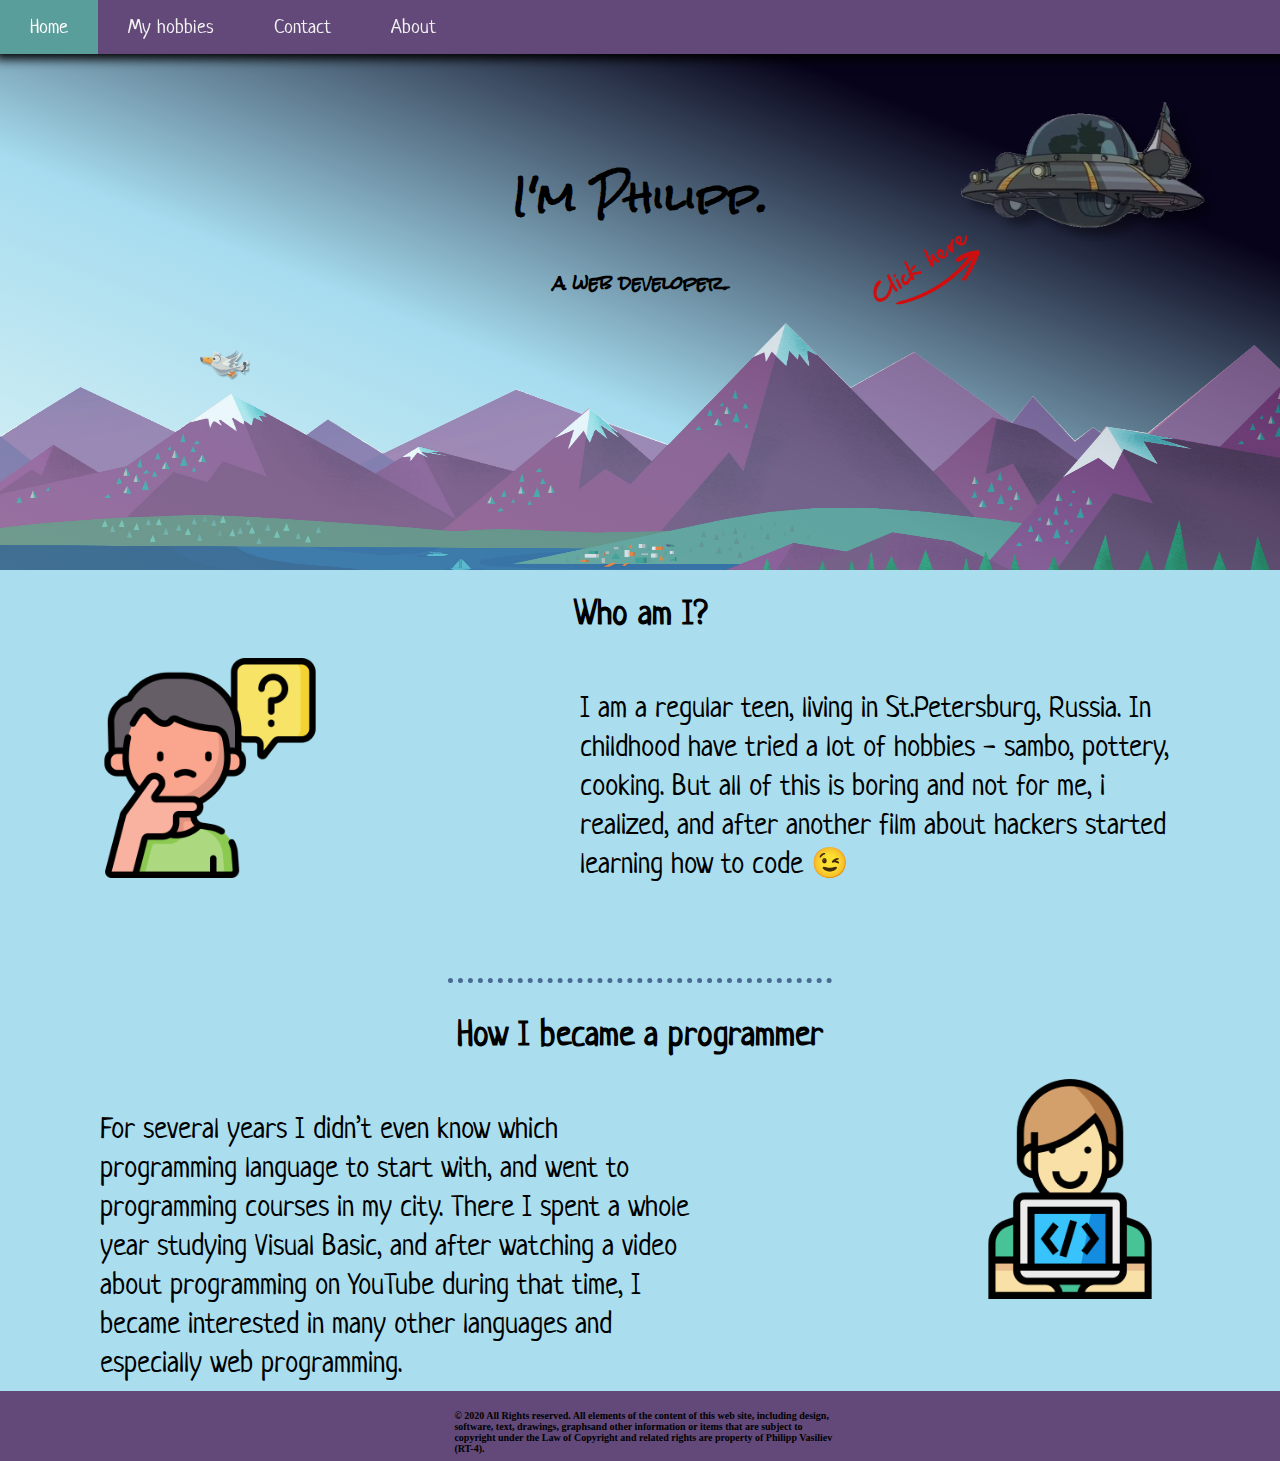
==== index.html @ 8ccdc414 "Add files via upload" ====
<!DOCTYPE html>
<html lang="en">

<head>
    <meta charset="UTF-8">
    <meta name="viewport" content="width=device-width, initial-scale=1">
    <meta name="keywords" content="rt-4, Vasiliev Philipp RT-4, Vasiliev Philipp RT-four, RT-four, rt-four, RT-four site, Филипп Васильев ЕНЛ, Филипп RT-4, Филипп, Васильев, артифо, арти фо">
    <title>Philipp Vasiliev RT-4</title>
    <link rel="stylesheet" href="css/styles.css">
    <link rel="icon" href="favicon.ico">
    <link href="https://fonts.googleapis.com/css2?family=Neucha&family=Pangolin&family=Rock+Salt&display=swap" rel="stylesheet">
</head>

<body>
    <div class="topnav shadow">
        <a class="active" href="">Home</a>
        <a href="hobbies.html">My hobbies</a>
        <a href="">Contact</a>
        <a href="about.html">About</a>
    </div>
    <div class="t-cont">
        <img id="bird" class="transparent" src="images/bird.png" alt="bird">
        <img id="arrow" src="images/arrow.png" alt="">
        <a target="_blank" href="https://vk.com/id267849430"><img id="UFO" class="transparent" src="images/UFO.png" alt="UFO"></a>
        <div id="improg">
            <h1 id="bighadder" class="name">I'm Philipp.</h1>
            <h3 class="name">a web developer.</h3>
        </div>
        <img id="mount" class="transparent" src="images/mount.png" alt="mountain">
    </div>
    <div class="m-cont">
        <div id="p1" class="paragraph">
            <h1 class="theme">Who am I?</h1>
            <img id="question" src="images/question.png" alt="question">
            <p id="par1">I am a regular teen, living in St.Petersburg, Russia. In childhood have tried a lot of hobbies - sambo, pottery, cooking. But all of this is boring and not for me, i realized, and after another film about hackers started learning how to code &#128521;</p>
        </div>
        <hr>
        <div id="p2" class="paragraph">
            <h1 class="theme">How I became a programmer</h1>
            <img id="programmer" src="images/programmer.png" alt="programmer">
            <p id="par2">For several years I didn’t even know which programming language to start with, and went to programming courses in my city. There I spent a whole year studying Visual Basic, and after watching a video about programming on YouTube during that time, I became interested in many other languages and especially web programming.</p>
        </div>
    </div>
    <div class="b-cont">
        <h3 id="cont"> © 2020 All Rights reserved. All elements of the content of this web site, including design, software, text, drawings, graphsand other information or items that are subject to copyright under the Law of Copyright and related rights are property of Philipp Vasiliev (RT-4).</h3>
    </div>
</body>

</html>
---- css/styles.css ----
/*Content*/

/* font-family: 'Neucha', cursive;
font-family: 'Pangolin', cursive;
font-family: 'Rock Salt', cursive; */

/*MAIN*/
body
{
    font-family: 'Neucha', cursive;

    width: 100%;
    height: 100%;
    margin: 0 0 0 0;
    /*background-color: #aadeef;*/

    background-color: #aadeef;
}

hr
{
    display: block;

    width: 30%;
    margin-top: .5em;
    margin-right: auto;
    margin-bottom: .5em;
    margin-left: auto;

    border-width: 5px;
    border-style: dotted none none;
    border-color: #496a93;
}

/*MENU*/

.topnav
{
    position: fixed;
    z-index: 9999;
    top: 0;

    overflow: hidden;

    width: 100%;

    background-color: #624979;
}

.topnav a
{
    font-size: 20px;

    float: left;

    padding: 14px 30px;

    text-align: center;
    text-decoration: none;

    color: #f2f2f2;
}

.topnav a:hover
{
    color: black;
    background-color: #8f64a0;
}

.topnav a.active
{
    color: white;
    background-color: #599e9b;
}

/*TOP*/

.name
{
    font-family: 'Rock Salt', cursive;
    font-size: 18px;
    /*    display: block;
    margin-top: 0;
    margin-right: auto;
    margin-left: auto;*/

    text-align: center;
}

.t-cont
{
    position: relative;

    width: 100%;
    height: 520px;
    margin-top: 50px;

    background-image: linear-gradient(to bottom left, #07031a 20%, #a6dcef, #ddf3f5);
}

#improg
{
    margin-top: 0;
    padding: 100px 0 0 0;
}

#bighadder
{
    font-size: 39px;

    margin-top: 0;
    margin-bottom: 0;
}

/*MIDDLE*/

.m-cont
{
    position: relative;

    width: 100%;
    height: auto;
    margin-top: 0;

    background-color: #aadeef;
}


.theme
{
    font-size: 35px;

    display: block;
    /*
    margin-top: 30px;*/

    margin-top: 0;
    margin-right: auto;
    margin-left: auto;
    padding-top: 20px;

    text-align: center;
}



#par1
{
    position: absolute;
    /* margin: 30px 200px auto auto;*/
    right: 100px;

    display: inline-block;

    width: 600px;
    height: auto;
}

#par2
{
    position: absolute;
    /* margin: 30px 200px auto auto;*/
    left: 100px;

    display: inline-block;

    width: 600px;
    height: auto;
}


.paragraph
{
    /* position: absolute;*/
    font-family: 'Neucha', cursive;
    font-size: 30px;

    display: block;

    width: 100%;
    height: 400px;
}

#about {
    font-size: 29px;

    margin-top: 80px;
     font-family: 'Neucha', cursive;


    display: block;
/*    text-align: center;*/

    width: 100%;
   

}

#whydev {

    margin-bottom: 30%;
    margin-left:80%;
}


/*BOTTOM*/
.b-cont
{
    display: flex;
    /* position: absolute;*/

    width: 100%;
    height: 70px;

    background-color: #624979;

    align-items: center;
    align-content: center;
    justify-content: center;
    /*   bottom: 0px;*/
}

#cont
{
    font-family: 'Times New Roman', Times, serif;
    font-size: 10px;

    width: 30%;
    margin: 1% 0 0 1%;
    /*position: absolute;
 right: 20px;*/
}
/*IMAGES*/

.transparent
{
    opacity: .7;

    filter: alpha(Opacity=70);
}



#mount
{
    display: inline-block;

    width: 100%;
    height: 250px;
    margin-bottom: 0;
    padding-bottom: 0;
}

#UFO
{
    position: absolute;
    top: 10%;
    right: 5%;

    display: inline-block;

    width: 20%;
    /*
    width: 260px;
    height: 169px;*/
    height: 27%;
}

#UFO:hover
{
    position: absolute;
    top: 10%;
    right: 5%;

    display: inline-block;

    width: 22%;
    height: 29%;
}

#bird
{
    position: absolute;
    top: 300px;
    left: 200px;
    /*  top: 45%;
    left: 7%;
*/

    display: inline-block;

    width: 50px;
    height: 30px;
}


#question
{
    position: absolute;
    /*margin: auto 120px 20px auto;*/
    left: 100px;

    display: inline-block;

    width: auto;
    /*float: left;*/
    height: 220px;
}

#programmer
{
    position: absolute;
    /*margin: auto 120px 20px auto;*/
    right: 100px;

    display: inline-block;

    width: auto;
    /*float: left;*/
    height: 220px;
}
/*
#imgh1
{
    z-index: 2;
    right: 30%;
    bottom: 15%;

    transform: rotate(15deg);
}

#imgh1:hover
{
    z-index: 999;
    right: 30%;
    bottom: 15%;

    height: 30%;

    transform: rotate(15deg);
}

#imgh2
{
    z-index: 1;
    right: 65%;
    bottom: 3%;

    transform: rotate(-10deg);
}

#imgh2:hover
{
    z-index: 999;
    right: 65%;
    bottom: 3%;

    height: 30%;

    transform: rotate(-10deg);
}

#imgh3
{
    z-index: 3;
    top: 95%;
    right: 48%;

    transform: rotate(12deg);
}

#imgh3:hover
{
    z-index: 999;
    top: 95%;
    right: 48%;

    height: 30%;

    transform: rotate(12deg);
}
*/

#imgh1
{
    z-index: 2;
    /*right: 20%;
        bottom: 60%;*/

    margin: 20% 30% auto 20%;

    transform: rotate(15deg);
}

#imgh1:hover
{
    z-index: 999;
    /*  right: 20%;
        bottom: 60%;*/

    height: 30%;
    margin: 20% 30% auto 20%;

    transform: rotate(15deg);
}

#imgh2
{
    z-index: 1;
    /*  right: 65%;
        bottom: 70%;*/

    margin: 40% 30% auto 10%;

    transform: rotate(-10deg);
}

#imgh2:hover
{
    z-index: 999;

    height: 30%;
    /*right: 65%;
        bottom: 70%;*/
    margin: 40% 30% auto 10%;

    transform: rotate(-10deg);
}

#imgh3
{
    z-index: 3;
    /* top: 25%;
        right: 48%;*/

    margin: 30% 30% auto 40%;

    transform: rotate(12deg);
}

#imgh3:hover
{
    z-index: 999;
    /* top: 25%;
        right: 48%;*/

    height: 30%;
    margin: 30% 30% auto 40%;

    transform: rotate(12deg);
}

.tableimg
{
    position: absolute;

    width: auto;
    height: 25%;

    border: 20px solid red;
    border-image: url('../images/border2.png') 50;
    /*border-image: url(../cv/images/frame-islamic-png-3.png) 50;*/
}

#back
{
    z-index: 0;

    width: 98%;
}

#arrow
{
    position: absolute;
    top: 35%;
    right: 21%;

    height: 15%;

    transform: rotate(-35deg);
}

.shadow
{
    box-shadow: 0 0 10px 5px #000;
}

/* HOBBIES*/

#board
{
    display: inline-block;
    /* You must set a specified height */

    width: 100%;
    height: auto;
    /*  margin: 2% auto auto 2%;*/

    background-color: #aadeef;
    /*  background-image: url('../images/board.png');

    background-repeat: no-repeat;
    
    background-position: center;
    
    background-size: cover;
 */
}

#clickhere
{
    font-size: 29px;

    margin-top: 80px;
}



/*
_____________________________________________________________________

                            MEDIA
_____________________________________________________________________*/


@media(max-width: 1200px)
{
    /*Content*/

    /* font-family: 'Neucha', cursive;
font-family: 'Pangolin', cursive;
font-family: 'Rock Salt', cursive; */

    /*MAIN*/
    body
    {
        font-family: 'Neucha', cursive;

        width: 100%;
        height: 100%;
        margin: 0 0 0 0;
        /*background-color: #aadeef;*/

        background-color: #aadeef;
    }

    hr
    {
        display: block;

        width: 30%;
        margin-top: 5px;
        margin-right: auto;
        margin-bottom: 5px;
        margin-left: auto;

        border-width: 5px;
        border-style: dotted none none;
        border-color: #496a93;
    }

    /*MENU*/

    .topnav
    {
        position: fixed;
        z-index: 9999;
        top: 0;

        overflow: hidden;

        width: 100%;

        background-color: #624979;
    }

    .topnav a
    {
        font-size: 80%;

        float: left;

        padding: 3% 6%;

        text-align: center;
        text-decoration: none;

        color: #f2f2f2;
    }

    .topnav a:hover
    {
        color: black;
        background-color: #8f64a0;
    }

    .topnav a.active
    {
        color: white;
        background-color: #599e9b;
    }

    /*TOP*/

    .name
    {
        font-family: 'Rock Salt', cursive;
        font-size: 18px;
        /*    display: block;
    margin-top: 0;
    margin-right: auto;
    margin-left: auto;*/

        text-align: center;
    }

    .t-cont
    {
        width: 100%;
        height: 20%;
        margin-top: 30px;

        background-image: linear-gradient(to bottom left, #07031a 20%, #a6dcef, #ddf3f5);
    }

    #improg
    {
        margin-top: 0;
        /*  padding: 100px 0 0 0;*/
    }

    #bighadder
    {
        font-size: 20px;

        margin-top: 0;
        margin-bottom: 0;
    }

    /*MIDDLE*/

    .m-cont
    {
        width: 100%;
        height: auto;
        margin-top: 0;

        background-color: #aadeef;
    }


    .theme
    {
        font-size: 15px;

        display: block;
        /*
    margin-top: 30px;*/

        margin-top: 0;
        margin-right: auto;
        margin-left: auto;
        padding-top: 5px;

        text-align: center;
    }



    #par1
    {
        position: absolute;
        /* margin: 30px 200px auto auto;*/
        right: 40px;

        display: inline-block;

        width: 40%;
        height: auto;
    }

    #par2
    {
        position: absolute;
        /* margin: 30px 200px auto auto;*/
        left: 40px;

        display: inline-block;

        width: 40%;
        height: auto;
    }


    .paragraph
    {
        /* position: absolute;*/
        font-family: 'Neucha', cursive;
        font-size: 15px;

        display: block;

        width: 100%;
        height: 260px;
    }

    /*BOTTOM*/
    .b-cont
    {
        display: inline-block;
        /* position: absolute;
         bottom: 0;*/

        width: 100%;
        height: 50px;
        margin-top: 10%;
        /*   bottom: 0px;*/
        margin-bottom: 0;

        text-align: center;

        background-color: #624979;

        align-items: center;
        align-content: center;
        justify-content: center;
    }

    #cont
    {
        font-family: 'Times New Roman', Times, serif;
        font-size: 3%;

        width: 40%;
        margin: 10px 30% auto 30%;
        /*position: absolute;
 right: 20px;*/
    }
    /*IMAGES*/

    .transparent
    {
        opacity: .7;

        filter: alpha(Opacity=70);
    }



    #mount
    {
        display: inline-block;

        width: 100%;
        height: 20%;
        margin-bottom: 0;
        padding-bottom: 0;
    }

    #UFO
    {
        position: absolute;
        top: 10%;
        right: 5%;

        display: inline-block;

        width: 20%;
        /*
    width: 260px;
    height: 169px;*/
        height: 27%;
    }

    #UFO:hover
    {
        position: absolute;
        top: 10%;
        right: 5%;

        display: inline-block;

        width: 22%;
        height: 29%;
    }

    #bird
    {
        position: absolute;
        top: 40%;
        left: 10%;
        /*  top: 45%;
    left: 7%;
*/

        display: inline-block;

        width: 4%;
        height: auto;
    }


    #question
    {
        position: absolute;
        /*margin: auto 120px 20px auto;*/
        left: 20px;

        display: inline-block;

        width: auto;
        /*float: left;*/
        height: 27%;
    }

    #programmer
    {
        position: absolute;
        /*margin: auto 120px 20px auto;*/
        right: 20px;

        display: inline-block;

        width: auto;
        /*float: left;*/
        height: 27%;
    }

    #imgh1
    {
        z-index: 2;
        /*right: 20%;
        bottom: 60%;*/

        margin: 20% 30% auto 20%;

        transform: rotate(15deg);
    }

    #imgh1:hover
    {
        z-index: 999;
        /* right: 20%;
        bottom: 60%;*/

        height: 12%;
        margin: 20% 30% auto 20%;

        transform: rotate(15deg);
    }

    #imgh2
    {
        z-index: 1;
        /*  right: 65%;
        bottom: 70%;*/

        margin: 40% 30% auto 10%;

        transform: rotate(-10deg);
    }

    #imgh2:hover
    {
        z-index: 999;
        /*   right: 65%;
        bottom: 70%;*/

        height: 12%;
        margin: 40% 30% auto 10%;

        transform: rotate(-10deg);
    }

    #imgh3
    {
        z-index: 3;
        /* top: 25%;
        right: 48%;*/

        margin: 30% 30% auto 40%;

        transform: rotate(12deg);
    }

    #imgh3:hover
    {
        z-index: 999;
        /*   top: 25%;
        right: 48%;*/

        height: 12%;
        margin: 30% 30% auto 40%;

        transform: rotate(12deg);
    }

    .tableimg
    {
        /*position: absolute;*/
        display: block;

        width: auto;
        height: 9%;

        border: 5px solid red;
        border-image: url('../images/border2.png') 10;
        /*border-image: url(../cv/images/frame-islamic-png-3.png) 50;*/
    }

    #back
    {
        z-index: 0;

        width: 98%;
    }

    #arrow
    {
        position: absolute;
        top: 35%;
        right: 21%;

        height: 15%;

        transform: rotate(-35deg);
    }

    .shadow
    {
        box-shadow: 0 0 10px 5px #000;
    }

    /* HOBBIES*/

    #board
    {
        display: inline-block;
        /* You must set a specified height */

        width: 100%;
        height: auto;
        /*  margin: 2% auto auto 2%;*/

        background-color: #aadeef;
        /*  background-image: url('../images/board.png');

    background-repeat: no-repeat;
    
    background-position: center;
    
    background-size: cover;
 */
    }

    #clickhere
    {
        font-size: 15px;

        margin-top: 15%;
    }
}
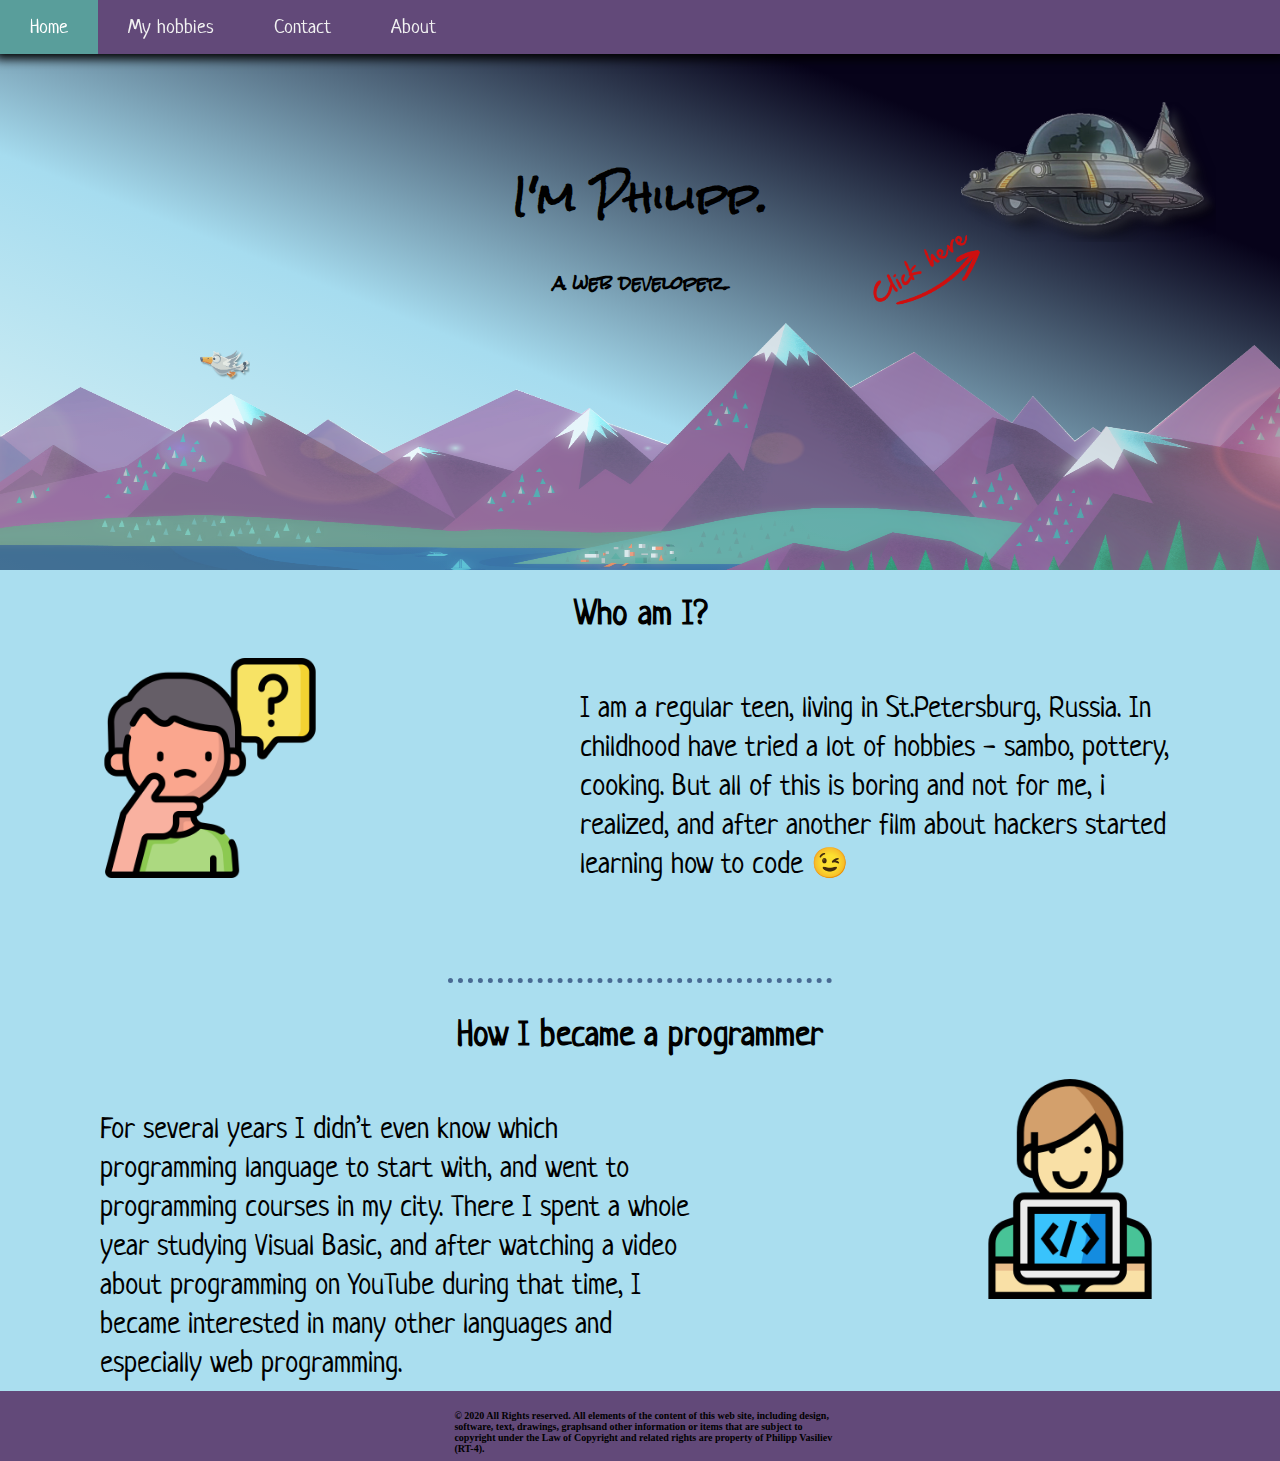
==== commit 76bb10cf: "Add files via upload" ====
--- a/index.html
+++ b/index.html
@@ -9,13 +9,14 @@
     <link rel="stylesheet" href="css/styles.css">
     <link rel="icon" href="favicon.ico">
     <link href="https://fonts.googleapis.com/css2?family=Neucha&family=Pangolin&family=Rock+Salt&display=swap" rel="stylesheet">
+<!--     <link rel="stylesheet" href="https://stackpath.bootstrapcdn.com/bootstrap/4.5.0/css/bootstrap.min.css" integrity="sha384-9aIt2nRpC12Uk9gS9baDl411NQApFmC26EwAOH8WgZl5MYYxFfc+NcPb1dKGj7Sk" crossorigin="anonymous"> -->
 </head>
 
 <body>
     <div class="topnav shadow">
         <a class="active" href="">Home</a>
         <a href="hobbies.html">My hobbies</a>
-        <a href="">Contact</a>
+        <a href="contact.html">Contact</a>
         <a href="about.html">About</a>
     </div>
     <div class="t-cont">
--- a/css/styles.css
+++ b/css/styles.css
@@ -181,25 +181,22 @@
     height: 400px;
 }
 
-#about {
+#about
+{
+    font-family: 'Neucha', cursive;
     font-size: 29px;
 
+    display: block;
+    /*    text-align: center;*/
+
+    width: 100%;
     margin-top: 80px;
-     font-family: 'Neucha', cursive;
-
-
-    display: block;
-/*    text-align: center;*/
-
-    width: 100%;
-   
-
-}
-
-#whydev {
-
+}
+
+#whydev
+{
     margin-bottom: 30%;
-    margin-left:80%;
+    margin-left: 80%;
 }
 
 
@@ -229,6 +226,32 @@
     margin: 1% 0 0 1%;
     /*position: absolute;
  right: 20px;*/
+}
+
+.myButton {
+    margin-top:10%;
+    box-shadow: 0px 10px 14px -7px #276873;
+    background:linear-gradient(to bottom, #599E9B 5%, #624979 100%);
+    background-color:#599E9B;
+    border-radius:8px;
+    display:inline-block;
+    cursor:pointer;
+    color:#ffffff;
+    font-family:Arial;
+    font-size:20px;
+    font-weight:bold;
+    padding:13px 32px;
+    text-decoration:none;
+    text-shadow:0px 1px 0px #3d768a;
+}
+.myButton:hover {
+    background:linear-gradient(to bottom, #624979 5%, #599E9B 100%);
+    background-color:#408c99;
+
+}
+.myButton:active {
+    position:relative;
+    top:1px;
 }
 /*IMAGES*/
 
@@ -458,7 +481,7 @@
     height: 25%;
 
     border: 20px solid red;
-    border-image: url('../images/border2.png') 50;
+    border-image: url('../images/frame-islamic-png-3.png') 50;
     /*border-image: url(../cv/images/frame-islamic-png-3.png) 50;*/
 }
 
@@ -904,7 +927,7 @@
         height: 9%;
 
         border: 5px solid red;
-        border-image: url('../images/border2.png') 10;
+        border-image: url('../images/frame-islamic-png-3.png') 10;
         /*border-image: url(../cv/images/frame-islamic-png-3.png) 50;*/
     }
 
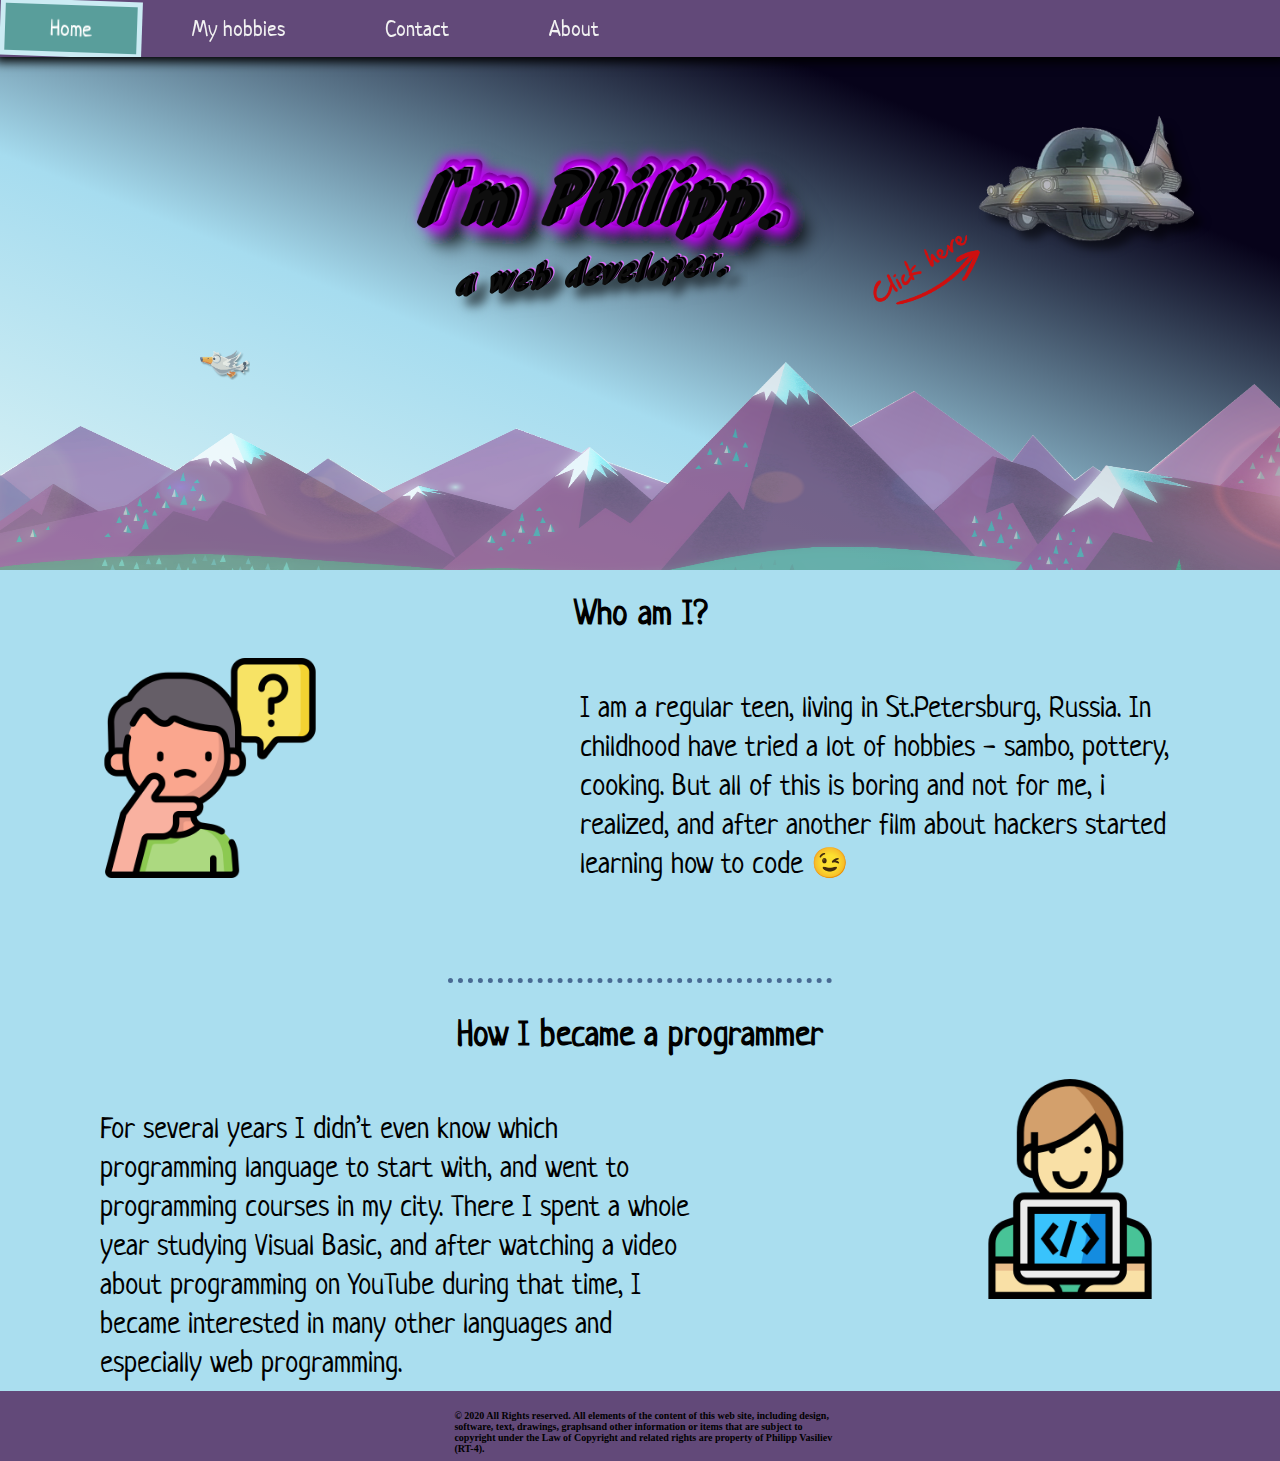
==== commit 983951bc: "Add files via upload" ====
--- a/index.html
+++ b/index.html
@@ -20,13 +20,18 @@
         <a href="about.html">About</a>
     </div>
     <div class="t-cont">
+        <div id="improg">
+             <img id="imgname" src="images/name v7.png" alt="">
+             <img id="imgsecon" src="images/secon v3.png" alt="">
+            <!-- <h1 id="bighadder" class="name">I'm Philipp.</h1> -->
+
+           <!--  <h3 class="name">a web developer.</h3> -->
+        </div>
+       
         <img id="bird" class="transparent" src="images/bird.png" alt="bird">
         <img id="arrow" src="images/arrow.png" alt="">
-        <a target="_blank" href="https://vk.com/id267849430"><img id="UFO" class="transparent" src="images/UFO.png" alt="UFO"></a>
-        <div id="improg">
-            <h1 id="bighadder" class="name">I'm Philipp.</h1>
-            <h3 class="name">a web developer.</h3>
-        </div>
+        <a target="_blank" href="https://vk.com/id267849430"><img id="UFO" class="transparent" src="images/UFO v3.png" alt="UFO"></a>
+        
         <img id="mount" class="transparent" src="images/mount.png" alt="mountain">
     </div>
     <div class="m-cont">
--- a/css/styles.css
+++ b/css/styles.css
@@ -49,11 +49,11 @@
 
 .topnav a
 {
-    font-size: 20px;
+    font-size: 22px;
 
     float: left;
 
-    padding: 14px 30px;
+    padding: 14px 50px;
 
     text-align: center;
     text-decoration: none;
@@ -63,8 +63,14 @@
 
 .topnav a:hover
 {
+    transition-duration: 1s;
+    -webkit-transform: rotateZ(2deg);
+        -ms-transform: rotateZ(2deg);
+            transform: rotateZ(2deg);
+
     color: black;
     background-color: #8f64a0;
+    box-shadow: inset 0 0 0 5px #cbebf3;
 }
 
 .topnav a.active
@@ -79,6 +85,11 @@
 {
     font-family: 'Rock Salt', cursive;
     font-size: 18px;
+
+    display: inline-block;
+
+    margin-top: 10%;
+    margin-left: 40%;
     /*    display: block;
     margin-top: 0;
     margin-right: auto;
@@ -228,30 +239,36 @@
  right: 20px;*/
 }
 
-.myButton {
-    margin-top:10%;
-    box-shadow: 0px 10px 14px -7px #276873;
-    background:linear-gradient(to bottom, #599E9B 5%, #624979 100%);
-    background-color:#599E9B;
-    border-radius:8px;
-    display:inline-block;
-    cursor:pointer;
-    color:#ffffff;
-    font-family:Arial;
-    font-size:20px;
-    font-weight:bold;
-    padding:13px 32px;
-    text-decoration:none;
-    text-shadow:0px 1px 0px #3d768a;
-}
-.myButton:hover {
-    background:linear-gradient(to bottom, #624979 5%, #599E9B 100%);
-    background-color:#408c99;
-
-}
-.myButton:active {
-    position:relative;
-    top:1px;
+.myButton
+{
+    font-family: Arial;
+    font-size: 20px;
+    font-weight: bold;
+
+    display: inline-block;
+
+    margin-top: 10%;
+    padding: 13px 32px;
+
+    cursor: pointer;
+    text-decoration: none;
+
+    color: #fff;
+    border-radius: 8px;
+    background: linear-gradient(to bottom, #599e9b 5%, #624979 100%);
+    background-color: #599e9b;
+    box-shadow: 0 10px 14px -7px #276873;
+    text-shadow: 0 1px 0 #3d768a;
+}
+.myButton:hover
+{
+    background: linear-gradient(to bottom, #624979 5%, #599e9b 100%);
+    background-color: #408c99;
+}
+.myButton:active
+{
+    position: relative;
+    top: 1px;
 }
 /*IMAGES*/
 
@@ -266,6 +283,9 @@
 
 #mount
 {
+    position: absolute;
+    top: 60%;
+
     display: inline-block;
 
     width: 100%;
@@ -286,7 +306,8 @@
     /*
     width: 260px;
     height: 169px;*/
-    height: 27%;
+
+    transition: .5s linear;
 }
 
 #UFO:hover
@@ -297,8 +318,41 @@
 
     display: inline-block;
 
-    width: 22%;
-    height: 29%;
+    width: 24%;
+
+    transition-duration: .5s;
+    -webkit-transform: rotateZ(20deg);
+        -ms-transform: rotateZ(20deg);
+            transform: rotateZ(20deg);
+
+
+    /*   box-shadow:
+    1px 1px #53ea93,
+    2px 2px #53ea93,
+    3px 3px #53ea93,
+    4px 4px #53ea93,
+    5px 5px #53ea93,
+    6px 6px #53ea93,
+    7px 7px #53ea93;*/
+}
+
+#imgname
+{
+    position: absolute;
+    top: 7%;
+
+    height: 300px;
+    margin-left: 30%;
+}
+
+
+#imgsecon
+{
+    position: absolute;
+    top: 26%;
+
+    height: 200px;
+    margin-left: 35%;
 }
 
 #bird
@@ -599,11 +653,11 @@
 
     .topnav a
     {
-        font-size: 80%;
+        font-size: 20px;
 
         float: left;
 
-        padding: 3% 6%;
+        padding: 7px 10px;
 
         text-align: center;
         text-decoration: none;
@@ -628,7 +682,14 @@
     .name
     {
         font-family: 'Rock Salt', cursive;
-        font-size: 18px;
+        font-size: 6px;
+
+        position: absolute;
+        top: 15%;
+
+        display: inline-block;
+
+        margin-left: 40%;
         /*    display: block;
     margin-top: 0;
     margin-right: auto;
@@ -636,11 +697,9 @@
 
         text-align: center;
     }
-
     .t-cont
     {
         width: 100%;
-        height: 20%;
         margin-top: 30px;
 
         background-image: linear-gradient(to bottom left, #07031a 20%, #a6dcef, #ddf3f5);
@@ -664,6 +723,9 @@
 
     .m-cont
     {
+        position: absolute;
+        top: 50%;
+
         width: 100%;
         height: auto;
         margin-top: 0;
@@ -772,10 +834,13 @@
 
     #mount
     {
+        position: absolute;
+        top: 40%;
+
         display: inline-block;
 
         width: 100%;
-        height: 20%;
+        height: 30%;
         margin-bottom: 0;
         padding-bottom: 0;
     }
@@ -823,6 +888,26 @@
     }
 
 
+    #imgname
+    {
+        position: absolute;
+        top: 15%;
+
+        height: 120px;
+        margin-left: 20%;
+    }
+
+
+    #imgsecon
+    {
+        position: absolute;
+        top: 26%;
+
+        height: 80px;
+        margin-left: 30%;
+    }
+
+
     #question
     {
         position: absolute;
@@ -872,6 +957,7 @@
         transform: rotate(15deg);
     }
 
+
     #imgh2
     {
         z-index: 1;
@@ -944,7 +1030,7 @@
         top: 35%;
         right: 21%;
 
-        height: 15%;
+        height: 5%;
 
         transform: rotate(-35deg);
     }
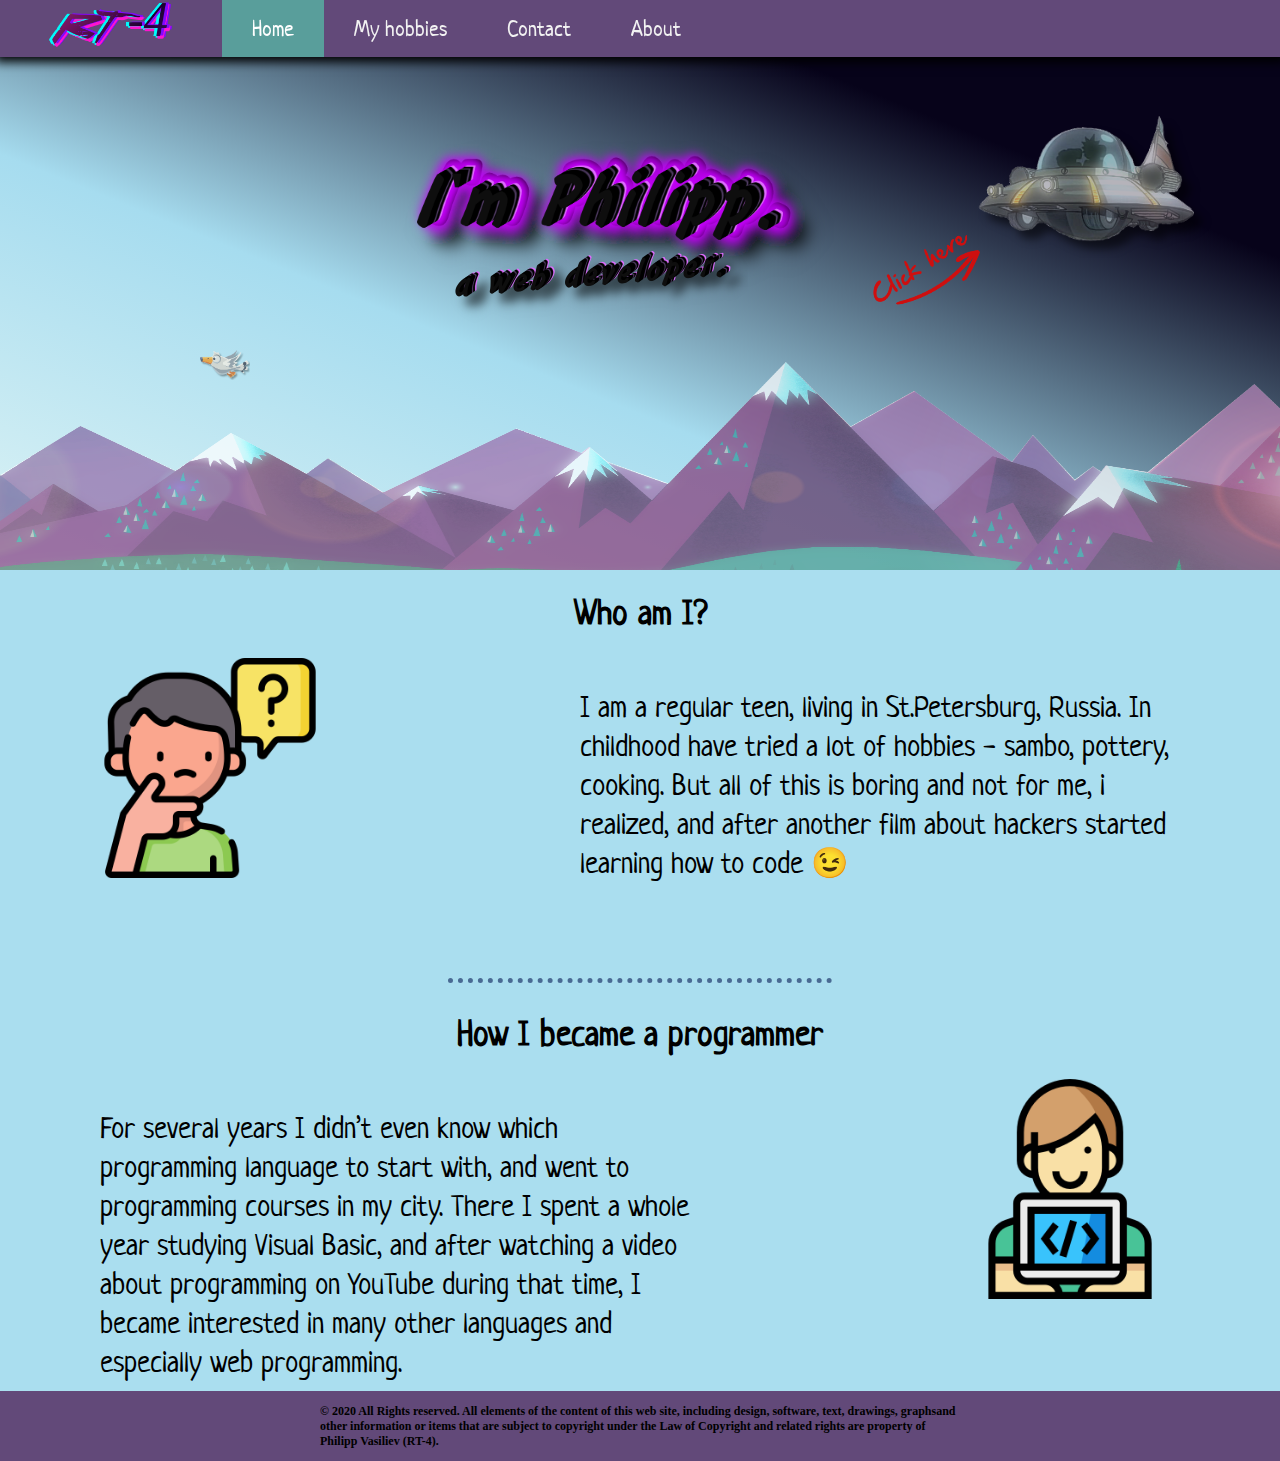
==== commit fee9cdcd: "Add files via upload" ====
--- a/index.html
+++ b/index.html
@@ -14,6 +14,7 @@
 
 <body>
     <div class="topnav shadow">
+        <a class="rt-4" href="#"><img id="rt-4" src="images/RT-4.png" alt=""></a>
         <a class="active" href="">Home</a>
         <a href="hobbies.html">My hobbies</a>
         <a href="contact.html">Contact</a>
@@ -37,6 +38,7 @@
     <div class="m-cont">
         <div id="p1" class="paragraph">
             <h1 class="theme">Who am I?</h1>
+            
             <img id="question" src="images/question.png" alt="question">
             <p id="par1">I am a regular teen, living in St.Petersburg, Russia. In childhood have tried a lot of hobbies - sambo, pottery, cooking. But all of this is boring and not for me, i realized, and after another film about hackers started learning how to code &#128521;</p>
         </div>
--- a/css/styles.css
+++ b/css/styles.css
@@ -34,6 +34,16 @@
 
 /*MENU*/
 
+#rt-4 {
+    height:52px;
+    float: left;
+    padding-right: 45px;
+    padding-left: 45px;
+    /*background-color: #20112C;*/
+}
+
+
+
 .topnav
 {
     position: fixed;
@@ -44,16 +54,17 @@
 
     width: 100%;
 
+
     background-color: #624979;
 }
 
-.topnav a
+.topnav a:not(.rt-4)
 {
     font-size: 22px;
 
     float: left;
 
-    padding: 14px 50px;
+    padding: 14px 30px;
 
     text-align: center;
     text-decoration: none;
@@ -61,16 +72,16 @@
     color: #f2f2f2;
 }
 
-.topnav a:hover
-{
-    transition-duration: 1s;
-    -webkit-transform: rotateZ(2deg);
+.topnav a:not(.rt-4):hover
+{
+    transition-duration: 0.5s;
+    /*-webkit-transform: rotateZ(2deg);
         -ms-transform: rotateZ(2deg);
-            transform: rotateZ(2deg);
+            transform: rotateZ(2deg);*/
 
     color: black;
     background-color: #8f64a0;
-    box-shadow: inset 0 0 0 5px #cbebf3;
+    box-shadow: inset 0 0 0 5px #241A3D;
 }
 
 .topnav a.active
@@ -125,6 +136,9 @@
 
 /*MIDDLE*/
 
+
+
+
 .m-cont
 {
     position: relative;
@@ -211,6 +225,7 @@
 }
 
 
+
 /*BOTTOM*/
 .b-cont
 {
@@ -219,22 +234,24 @@
 
     width: 100%;
     height: 70px;
+    /*position: absolute;*/
+    
 
     background-color: #624979;
 
     align-items: center;
     align-content: center;
     justify-content: center;
-    /*   bottom: 0px;*/
-}
+}
+    
 
 #cont
 {
     font-family: 'Times New Roman', Times, serif;
-    font-size: 10px;
-
-    width: 30%;
-    margin: 1% 0 0 1%;
+    font-size: 12px;
+
+    width: 50%;
+    
     /*position: absolute;
  right: 20px;*/
 }
@@ -464,7 +481,7 @@
     /*right: 20%;
         bottom: 60%;*/
 
-    margin: 20% 30% auto 20%;
+    margin: 80% 30% auto 27%;
 
     transform: rotate(15deg);
 }
@@ -476,18 +493,19 @@
         bottom: 60%;*/
 
     height: 30%;
-    margin: 20% 30% auto 20%;
+  margin: 80% 30% auto 25%;
 
     transform: rotate(15deg);
+    -webkit-filter: sepia(0%);
 }
 
 #imgh2
 {
-    z-index: 1;
+    z-index: 3;
     /*  right: 65%;
         bottom: 70%;*/
 
-    margin: 40% 30% auto 10%;
+    margin: 73% 30% auto 50%;
 
     transform: rotate(-10deg);
 }
@@ -499,20 +517,21 @@
     height: 30%;
     /*right: 65%;
         bottom: 70%;*/
-    margin: 40% 30% auto 10%;
+    margin: 73% 30% auto 50%;
 
     transform: rotate(-10deg);
+    -webkit-filter: sepia(0%);
 }
 
 #imgh3
 {
-    z-index: 3;
+    z-index: 4;
     /* top: 25%;
         right: 48%;*/
 
-    margin: 30% 30% auto 40%;
-
-    transform: rotate(12deg);
+    margin: 75% 30% auto 40%;
+
+    transform: rotate(-12deg);
 }
 
 #imgh3:hover
@@ -522,9 +541,10 @@
         right: 48%;*/
 
     height: 30%;
-    margin: 30% 30% auto 40%;
-
-    transform: rotate(12deg);
+    margin: 75% 30% auto 35%;
+
+    transform: rotate(-12deg);
+    -webkit-filter: sepia(0%);
 }
 
 .tableimg
@@ -532,10 +552,11 @@
     position: absolute;
 
     width: auto;
-    height: 25%;
-
-    border: 20px solid red;
-    border-image: url('../images/frame-islamic-png-3.png') 50;
+    height: 18%;
+    -webkit-filter: sepia(70%);
+
+  /*  border: 20px solid red;
+    border-image: url('../images/frame-islamic-png-3.png') 50;*/
     /*border-image: url(../cv/images/frame-islamic-png-3.png) 50;*/
 }
 
@@ -543,7 +564,9 @@
 {
     z-index: 0;
 
-    width: 98%;
+    position: absolute;
+    width: 100%;
+    top:400px;
 }
 
 #arrow
@@ -566,11 +589,13 @@
 
 #board
 {
-    display: inline-block;
+    display: block;
     /* You must set a specified height */
 
     width: 100%;
-    height: auto;
+    height: 1800px;
+
+    
     /*  margin: 2% auto auto 2%;*/
 
     background-color: #aadeef;
@@ -584,14 +609,78 @@
  */
 }
 
+#cloudy {
+    position: absolute;
+    z-index: 1;
+    top:5%;
+    width: 100%;
+}
+
 #clickhere
 {
     font-size: 29px;
-
-    margin-top: 80px;
-}
-
-
+    position: absolute;
+    top:200px;
+
+    margin-top: 300px;
+    align-content: center;
+    margin-left: 20%;
+}
+
+.smoke {
+    z-index: 999;
+    position: absolute;
+    top: 50%;
+    left: 50%;
+    transform: translate(-50%, -50%);
+
+}
+.smoke ul {
+    margin: 0;
+    padding: 0;
+    display: flex;
+
+}
+.smoke ul li {
+    list-style: none;
+    color: #624979;
+    font-size: 50px;
+    font-weight: bold;
+    letter-spacing: 10px;
+}
+.smoke ul:hover li {
+    animation: animate 2s linear forwards;
+}
+
+@keyframes animate {
+    0% {
+        transform: rotate(0deg) translateY(0px);
+        opacity 1;
+        filter: blur(1px);
+    }
+    100% {
+        transform: rotate(45deg) translateY(-200px);
+        opacity: 0;
+        color: #ECF1EC;
+        filter: blur(20px);
+    }
+}
+
+.smoke ul li:nth-child(1) {
+    animation-delay: 0s;
+}
+.smoke ul li:nth-child(2) {
+    animation-delay: .2s;
+}
+.smoke ul li:nth-child(3) {
+    animation-delay: .3s;
+}
+.smoke ul li:nth-child(4) {
+    animation-delay: .6s;
+}
+.smoke ul li:nth-child(5) {
+    animation-delay: .8s;
+}
 
 /*
 _____________________________________________________________________
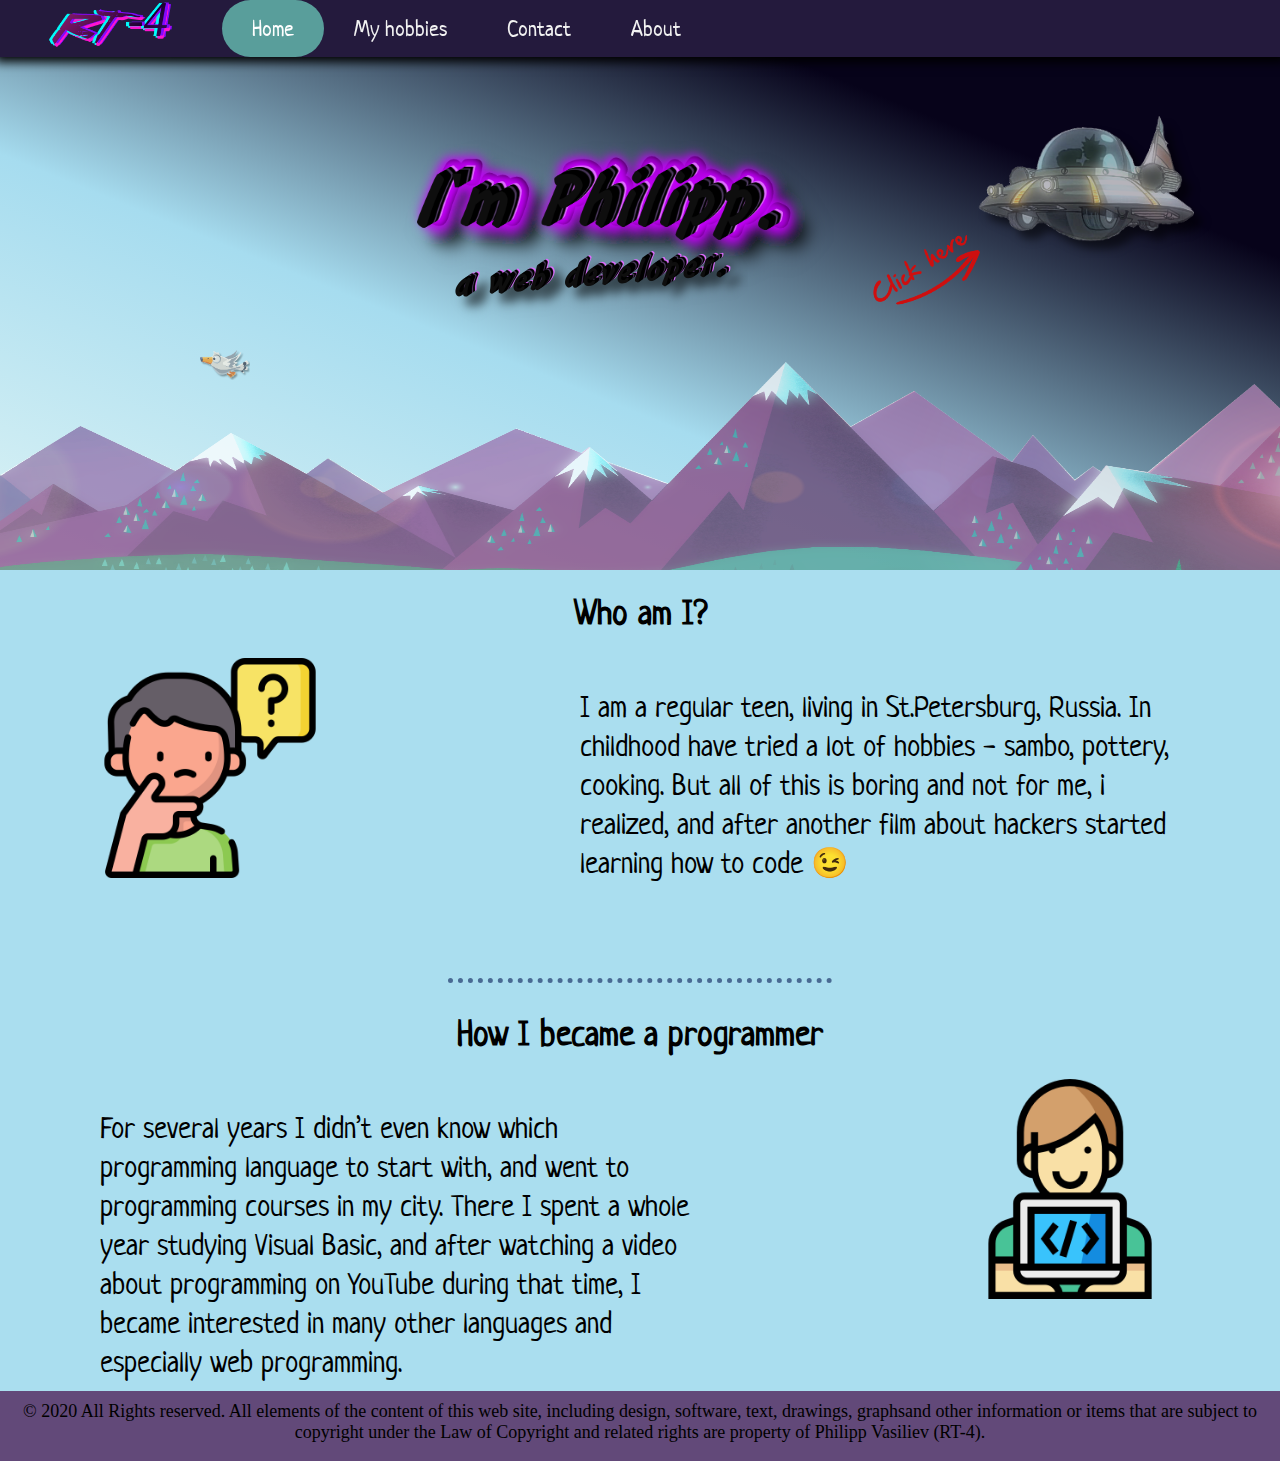
==== commit f4d536a0: "Add files via upload" ====
--- a/index.html
+++ b/index.html
@@ -9,49 +9,45 @@
     <link rel="stylesheet" href="css/styles.css">
     <link rel="icon" href="favicon.ico">
     <link href="https://fonts.googleapis.com/css2?family=Neucha&family=Pangolin&family=Rock+Salt&display=swap" rel="stylesheet">
-<!--     <link rel="stylesheet" href="https://stackpath.bootstrapcdn.com/bootstrap/4.5.0/css/bootstrap.min.css" integrity="sha384-9aIt2nRpC12Uk9gS9baDl411NQApFmC26EwAOH8WgZl5MYYxFfc+NcPb1dKGj7Sk" crossorigin="anonymous"> -->
 </head>
 
 <body>
-    <div class="topnav shadow">
-        <a class="rt-4" href="#"><img id="rt-4" src="images/RT-4.png" alt=""></a>
-        <a class="active" href="">Home</a>
-        <a href="hobbies.html">My hobbies</a>
-        <a href="contact.html">Contact</a>
-        <a href="about.html">About</a>
+    <div class="content">
+        <div class="content-inside">
+            <div class="topnav shadow">
+                <a class="rt-4" href="#RT-4"><img id="rt-4" src="images/RT-4.png" alt=""></a>
+                <a class="active" href="">Home</a>
+                <a href="hobbies.html">My hobbies</a>
+                <a href="contact.html">Contact</a>
+                <a href="about.html">About</a>
+            </div>
+            <div class="t-cont">
+                <div id="improg">
+                    <img id="imgname" src="images/name v7.png" alt="">
+                    <img id="imgsecon" src="images/secon v3.png" alt="">
+                </div>
+                <img id="bird" class="transparent" src="images/bird.png" alt="bird">
+                <img id="arrow" src="images/arrow.png" alt="">
+                <a target="_blank" href="https://vk.com/id267849430"><img id="UFO" class="transparent" src="images/UFO v3.png" alt="UFO"></a>
+                <img id="mount" class="transparent" src="images/mount.png" alt="mountain">
+            </div>
+            <div class="m-cont">
+                <div id="p1" class="paragraph">
+                    <h1 class="theme">Who am I?</h1>
+                    <img id="question" src="images/question.png" alt="question">
+                    <p id="par1">I am a regular teen, living in St.Petersburg, Russia. In childhood have tried a lot of hobbies - sambo, pottery, cooking. But all of this is boring and not for me, i realized, and after another film about hackers started learning how to code &#128521;</p>
+                </div>
+                <hr>
+                <div id="p2" class="paragraph">
+                    <h1 class="theme">How I became a programmer</h1>
+                    <img id="programmer" src="images/programmer.png" alt="programmer">
+                    <p id="par2">For several years I didn’t even know which programming language to start with, and went to programming courses in my city. There I spent a whole year studying Visual Basic, and after watching a video about programming on YouTube during that time, I became interested in many other languages and especially web programming.</p>
+                </div>
+            </div>
+        </div>
+        
     </div>
-    <div class="t-cont">
-        <div id="improg">
-             <img id="imgname" src="images/name v7.png" alt="">
-             <img id="imgsecon" src="images/secon v3.png" alt="">
-            <!-- <h1 id="bighadder" class="name">I'm Philipp.</h1> -->
-
-           <!--  <h3 class="name">a web developer.</h3> -->
-        </div>
-       
-        <img id="bird" class="transparent" src="images/bird.png" alt="bird">
-        <img id="arrow" src="images/arrow.png" alt="">
-        <a target="_blank" href="https://vk.com/id267849430"><img id="UFO" class="transparent" src="images/UFO v3.png" alt="UFO"></a>
-        
-        <img id="mount" class="transparent" src="images/mount.png" alt="mountain">
-    </div>
-    <div class="m-cont">
-        <div id="p1" class="paragraph">
-            <h1 class="theme">Who am I?</h1>
-            
-            <img id="question" src="images/question.png" alt="question">
-            <p id="par1">I am a regular teen, living in St.Petersburg, Russia. In childhood have tried a lot of hobbies - sambo, pottery, cooking. But all of this is boring and not for me, i realized, and after another film about hackers started learning how to code &#128521;</p>
-        </div>
-        <hr>
-        <div id="p2" class="paragraph">
-            <h1 class="theme">How I became a programmer</h1>
-            <img id="programmer" src="images/programmer.png" alt="programmer">
-            <p id="par2">For several years I didn’t even know which programming language to start with, and went to programming courses in my city. There I spent a whole year studying Visual Basic, and after watching a video about programming on YouTube during that time, I became interested in many other languages and especially web programming.</p>
-        </div>
-    </div>
-    <div class="b-cont">
-        <h3 id="cont"> © 2020 All Rights reserved. All elements of the content of this web site, including design, software, text, drawings, graphsand other information or items that are subject to copyright under the Law of Copyright and related rights are property of Philipp Vasiliev (RT-4).</h3>
-    </div>
+    <footer class="footer">© 2020 All Rights reserved. All elements of the content of this web site, including design, software, text, drawings, graphsand other information or items that are subject to copyright under the Law of Copyright and related rights are property of Philipp Vasiliev (RT-4).</footer>
 </body>
 
 </html>--- a/css/styles.css
+++ b/css/styles.css
@@ -1,18 +1,19 @@
-/*Content*/
+
 
 /* font-family: 'Neucha', cursive;
 font-family: 'Pangolin', cursive;
 font-family: 'Rock Salt', cursive; */
 
-/*MAIN*/
+/*-------------------MAIN----------------*/
+
+html,
 body
 {
     font-family: 'Neucha', cursive;
 
     width: 100%;
     height: 100%;
-    margin: 0 0 0 0;
-    /*background-color: #aadeef;*/
+    margin: 0;
 
     background-color: #aadeef;
 }
@@ -32,17 +33,18 @@
     border-color: #496a93;
 }
 
-/*MENU*/
-
-#rt-4 {
-    height:52px;
-    float: left;
-    padding-right: 45px;
-    padding-left: 45px;
-    /*background-color: #20112C;*/
-}
-
-
+.content
+{
+    min-height: 100%;
+}
+
+.content-inside
+{
+    /*padding: 20px;*/
+    padding-bottom: 50px;
+}
+
+/*---------------------NAVBAR------------------------*/
 
 .topnav
 {
@@ -54,8 +56,7 @@
 
     width: 100%;
 
-
-    background-color: #624979;
+    background-color: #241a3d;
 }
 
 .topnav a:not(.rt-4)
@@ -72,25 +73,34 @@
     color: #f2f2f2;
 }
 
-.topnav a:not(.rt-4):hover
-{
-    transition-duration: 0.5s;
-    /*-webkit-transform: rotateZ(2deg);
-        -ms-transform: rotateZ(2deg);
-            transform: rotateZ(2deg);*/
-
+.topnav a:not(.rt-4):not(.active):hover
+{
+    transition-duration: .5s;
+   
     color: black;
+    border-radius: 30px;
     background-color: #8f64a0;
-    box-shadow: inset 0 0 0 5px #241A3D;
-}
+    box-shadow: inset 0 0 0 5px #241a3d;
+}
+
 
 .topnav a.active
 {
     color: white;
+    border-radius: 30px;
     background-color: #599e9b;
 }
 
-/*TOP*/
+#rt-4
+{
+    float: left;
+
+    height: 52px;
+    padding-right: 45px;
+    padding-left: 45px;
+}
+
+/*------------------TOPCONTENT---------------*/
 
 .name
 {
@@ -101,10 +111,6 @@
 
     margin-top: 10%;
     margin-left: 40%;
-    /*    display: block;
-    margin-top: 0;
-    margin-right: auto;
-    margin-left: auto;*/
 
     text-align: center;
 }
@@ -120,24 +126,98 @@
     background-image: linear-gradient(to bottom left, #07031a 20%, #a6dcef, #ddf3f5);
 }
 
-#improg
-{
-    margin-top: 0;
-    padding: 100px 0 0 0;
-}
-
-#bighadder
-{
-    font-size: 39px;
-
-    margin-top: 0;
+#mount
+{
+    position: absolute;
+    top: 60%;
+
+    display: inline-block;
+
+    width: 100%;
+    height: 250px;
     margin-bottom: 0;
-}
-
-/*MIDDLE*/
-
-
-
+    padding-bottom: 0;
+}
+
+#UFO
+{
+    position: absolute;
+    top: 10%;
+    right: 5%;
+
+    display: inline-block;
+
+    width: 20%;
+
+    transition: .5s linear;
+}
+
+#UFO:hover
+{
+    position: absolute;
+    top: 10%;
+    right: 5%;
+
+    display: inline-block;
+
+    width: 24%;
+
+    transition-duration: .5s;
+    -webkit-transform: rotateZ(20deg);
+        -ms-transform: rotateZ(20deg);
+            transform: rotateZ(20deg);
+}
+
+#imgname
+{
+    position: absolute;
+    top: 7%;
+
+    height: 300px;
+    margin-left: 30%;
+}
+
+
+#imgsecon
+{
+    position: absolute;
+    top: 26%;
+
+    height: 200px;
+    margin-left: 35%;
+}
+
+#bird
+{
+    position: absolute;
+    top: 300px;
+    left: 200px;
+
+    display: inline-block;
+
+    width: 50px;
+    height: 30px;
+}
+
+#arrow
+{
+    position: absolute;
+    top: 35%;
+    right: 21%;
+
+    height: 15%;
+
+    transform: rotate(-35deg);
+}
+
+.transparent
+{
+    opacity: .7;
+
+    filter: alpha(Opacity=70);
+}
+
+/*------------------------MIDDLECONTENT------------------*/
 
 .m-cont
 {
@@ -156,8 +236,6 @@
     font-size: 35px;
 
     display: block;
-    /*
-    margin-top: 30px;*/
 
     margin-top: 0;
     margin-right: auto;
@@ -172,7 +250,6 @@
 #par1
 {
     position: absolute;
-    /* margin: 30px 200px auto auto;*/
     right: 100px;
 
     display: inline-block;
@@ -184,7 +261,6 @@
 #par2
 {
     position: absolute;
-    /* margin: 30px 200px auto auto;*/
     left: 100px;
 
     display: inline-block;
@@ -196,7 +272,6 @@
 
 .paragraph
 {
-    /* position: absolute;*/
     font-family: 'Neucha', cursive;
     font-size: 30px;
 
@@ -206,192 +281,9 @@
     height: 400px;
 }
 
-#about
-{
-    font-family: 'Neucha', cursive;
-    font-size: 29px;
-
-    display: block;
-    /*    text-align: center;*/
-
-    width: 100%;
-    margin-top: 80px;
-}
-
-#whydev
-{
-    margin-bottom: 30%;
-    margin-left: 80%;
-}
-
-
-
-/*BOTTOM*/
-.b-cont
-{
-    display: flex;
-    /* position: absolute;*/
-
-    width: 100%;
-    height: 70px;
-    /*position: absolute;*/
-    
-
-    background-color: #624979;
-
-    align-items: center;
-    align-content: center;
-    justify-content: center;
-}
-    
-
-#cont
-{
-    font-family: 'Times New Roman', Times, serif;
-    font-size: 12px;
-
-    width: 50%;
-    
-    /*position: absolute;
- right: 20px;*/
-}
-
-.myButton
-{
-    font-family: Arial;
-    font-size: 20px;
-    font-weight: bold;
-
-    display: inline-block;
-
-    margin-top: 10%;
-    padding: 13px 32px;
-
-    cursor: pointer;
-    text-decoration: none;
-
-    color: #fff;
-    border-radius: 8px;
-    background: linear-gradient(to bottom, #599e9b 5%, #624979 100%);
-    background-color: #599e9b;
-    box-shadow: 0 10px 14px -7px #276873;
-    text-shadow: 0 1px 0 #3d768a;
-}
-.myButton:hover
-{
-    background: linear-gradient(to bottom, #624979 5%, #599e9b 100%);
-    background-color: #408c99;
-}
-.myButton:active
-{
-    position: relative;
-    top: 1px;
-}
-/*IMAGES*/
-
-.transparent
-{
-    opacity: .7;
-
-    filter: alpha(Opacity=70);
-}
-
-
-
-#mount
-{
-    position: absolute;
-    top: 60%;
-
-    display: inline-block;
-
-    width: 100%;
-    height: 250px;
-    margin-bottom: 0;
-    padding-bottom: 0;
-}
-
-#UFO
-{
-    position: absolute;
-    top: 10%;
-    right: 5%;
-
-    display: inline-block;
-
-    width: 20%;
-    /*
-    width: 260px;
-    height: 169px;*/
-
-    transition: .5s linear;
-}
-
-#UFO:hover
-{
-    position: absolute;
-    top: 10%;
-    right: 5%;
-
-    display: inline-block;
-
-    width: 24%;
-
-    transition-duration: .5s;
-    -webkit-transform: rotateZ(20deg);
-        -ms-transform: rotateZ(20deg);
-            transform: rotateZ(20deg);
-
-
-    /*   box-shadow:
-    1px 1px #53ea93,
-    2px 2px #53ea93,
-    3px 3px #53ea93,
-    4px 4px #53ea93,
-    5px 5px #53ea93,
-    6px 6px #53ea93,
-    7px 7px #53ea93;*/
-}
-
-#imgname
-{
-    position: absolute;
-    top: 7%;
-
-    height: 300px;
-    margin-left: 30%;
-}
-
-
-#imgsecon
-{
-    position: absolute;
-    top: 26%;
-
-    height: 200px;
-    margin-left: 35%;
-}
-
-#bird
-{
-    position: absolute;
-    top: 300px;
-    left: 200px;
-    /*  top: 45%;
-    left: 7%;
-*/
-
-    display: inline-block;
-
-    width: 50px;
-    height: 30px;
-}
-
-
 #question
 {
     position: absolute;
-    /*margin: auto 120px 20px auto;*/
     left: 100px;
 
     display: inline-block;
@@ -404,21 +296,39 @@
 #programmer
 {
     position: absolute;
-    /*margin: auto 120px 20px auto;*/
     right: 100px;
 
     display: inline-block;
 
     width: auto;
-    /*float: left;*/
     height: 220px;
 }
-/*
+
+/*--------------------FOOTER----------------*/
+
+.footer
+{
+    font-family: 'Times New Roman', Times, serif;
+    font-size: 18px;
+
+    width: 100%;
+    height: 50px;
+    height: 60px;
+    margin-top: -50px;
+    padding-top: 10px;
+
+    text-align: center;
+
+    background-color: #624979;
+}
+
+/*------------------HOBBIES----------------*/
+
 #imgh1
 {
     z-index: 2;
-    right: 30%;
-    bottom: 15%;
+
+    margin: 80% 30% auto 27%;
 
     transform: rotate(15deg);
 }
@@ -426,19 +336,20 @@
 #imgh1:hover
 {
     z-index: 999;
-    right: 30%;
-    bottom: 15%;
 
     height: 30%;
+    margin: 80% 30% auto 25%;
 
     transform: rotate(15deg);
+
+    -webkit-filter: sepia(0%);
 }
 
 #imgh2
 {
-    z-index: 1;
-    right: 65%;
-    bottom: 3%;
+    z-index: 3;
+
+    margin: 73% 30% auto 50%;
 
     transform: rotate(-10deg);
 }
@@ -446,104 +357,33 @@
 #imgh2:hover
 {
     z-index: 999;
-    right: 65%;
-    bottom: 3%;
 
     height: 30%;
+    margin: 73% 30% auto 50%;
 
     transform: rotate(-10deg);
+
+    -webkit-filter: sepia(0%);
 }
 
 #imgh3
 {
-    z-index: 3;
-    top: 95%;
-    right: 48%;
-
-    transform: rotate(12deg);
+    z-index: 4;
+
+    margin: 75% 30% auto 40%;
+
+    transform: rotate(-12deg);
 }
 
 #imgh3:hover
 {
     z-index: 999;
-    top: 95%;
-    right: 48%;
-
-    height: 30%;
-
-    transform: rotate(12deg);
-}
-*/
-
-#imgh1
-{
-    z-index: 2;
-    /*right: 20%;
-        bottom: 60%;*/
-
-    margin: 80% 30% auto 27%;
-
-    transform: rotate(15deg);
-}
-
-#imgh1:hover
-{
-    z-index: 999;
-    /*  right: 20%;
-        bottom: 60%;*/
-
-    height: 30%;
-  margin: 80% 30% auto 25%;
-
-    transform: rotate(15deg);
-    -webkit-filter: sepia(0%);
-}
-
-#imgh2
-{
-    z-index: 3;
-    /*  right: 65%;
-        bottom: 70%;*/
-
-    margin: 73% 30% auto 50%;
-
-    transform: rotate(-10deg);
-}
-
-#imgh2:hover
-{
-    z-index: 999;
-
-    height: 30%;
-    /*right: 65%;
-        bottom: 70%;*/
-    margin: 73% 30% auto 50%;
-
-    transform: rotate(-10deg);
-    -webkit-filter: sepia(0%);
-}
-
-#imgh3
-{
-    z-index: 4;
-    /* top: 25%;
-        right: 48%;*/
-
-    margin: 75% 30% auto 40%;
-
-    transform: rotate(-12deg);
-}
-
-#imgh3:hover
-{
-    z-index: 999;
-    /* top: 25%;
-        right: 48%;*/
 
     height: 30%;
     margin: 75% 30% auto 35%;
 
     transform: rotate(-12deg);
+
     -webkit-filter: sepia(0%);
 }
 
@@ -553,32 +393,20 @@
 
     width: auto;
     height: 18%;
+
     -webkit-filter: sepia(70%);
-
-  /*  border: 20px solid red;
-    border-image: url('../images/frame-islamic-png-3.png') 50;*/
-    /*border-image: url(../cv/images/frame-islamic-png-3.png) 50;*/
 }
 
 #back
 {
+    position: absolute;
     z-index: 0;
-
-    position: absolute;
-    width: 100%;
-    top:400px;
-}
-
-#arrow
-{
-    position: absolute;
-    top: 35%;
-    right: 21%;
-
-    height: 15%;
-
-    transform: rotate(-35deg);
-}
+    top: 400px;
+
+    width: 100%;
+}
+
+
 
 .shadow
 {
@@ -590,65 +418,54 @@
 #board
 {
     display: block;
-    /* You must set a specified height */
 
     width: 100%;
     height: 1800px;
 
-    
-    /*  margin: 2% auto auto 2%;*/
-
     background-color: #aadeef;
-    /*  background-image: url('../images/board.png');
-
-    background-repeat: no-repeat;
-    
-    background-position: center;
-    
-    background-size: cover;
- */
-}
-
-#cloudy {
+}
+
+#cloudy
+{
     position: absolute;
     z-index: 1;
-    top:5%;
-    width: 100%;
-}
-
-#clickhere
-{
-    font-size: 29px;
-    position: absolute;
-    top:200px;
-
-    margin-top: 300px;
-    align-content: center;
-    margin-left: 20%;
-}
-
-.smoke {
+    top: 5%;
+
+    width: 100%;
+}
+
+.smoke
+{
+    font-family: 'Piedra', cursive;
+
+    position: absolute;
     z-index: 999;
-    position: absolute;
     top: 50%;
     left: 50%;
+
     transform: translate(-50%, -50%);
-
-}
-.smoke ul {
+}
+.smoke ul
+{
+    display: flex;
+
     margin: 0;
     padding: 0;
-    display: flex;
-
-}
-.smoke ul li {
-    list-style: none;
-    color: #624979;
+}
+
+.smoke ul li
+{
     font-size: 50px;
     font-weight: bold;
+
+    list-style: none;
+
     letter-spacing: 10px;
-}
-.smoke ul:hover li {
+
+    color: #624979;
+}
+.smoke ul:hover li
+{
     animation: animate 2s linear forwards;
 }
 
@@ -666,495 +483,49 @@
     }
 }
 
-.smoke ul li:nth-child(1) {
+.smoke ul li:nth-child(1)
+{
     animation-delay: 0s;
 }
-.smoke ul li:nth-child(2) {
+.smoke ul li:nth-child(2)
+{
     animation-delay: .2s;
 }
-.smoke ul li:nth-child(3) {
+.smoke ul li:nth-child(3)
+{
     animation-delay: .3s;
 }
-.smoke ul li:nth-child(4) {
+.smoke ul li:nth-child(4)
+{
     animation-delay: .6s;
 }
-.smoke ul li:nth-child(5) {
+.smoke ul li:nth-child(5)
+{
     animation-delay: .8s;
 }
 
-/*
-_____________________________________________________________________
-
-                            MEDIA
-_____________________________________________________________________*/
+/*-------------------ABOUT-----------------*/
+
+#about
+{
+    font-family: 'Neucha', cursive;
+    font-size: 29px;
+
+    display: block;
+
+    width: 100%;
+    margin-top: 80px;
+}
+
+#whydev
+{
+    margin-bottom: 30%;
+    margin-left: 80%;
+}
+
+/*----------------------MEDIA--------------------*/
 
 
 @media(max-width: 1200px)
 {
-    /*Content*/
-
-    /* font-family: 'Neucha', cursive;
-font-family: 'Pangolin', cursive;
-font-family: 'Rock Salt', cursive; */
-
-    /*MAIN*/
-    body
-    {
-        font-family: 'Neucha', cursive;
-
-        width: 100%;
-        height: 100%;
-        margin: 0 0 0 0;
-        /*background-color: #aadeef;*/
-
-        background-color: #aadeef;
-    }
-
-    hr
-    {
-        display: block;
-
-        width: 30%;
-        margin-top: 5px;
-        margin-right: auto;
-        margin-bottom: 5px;
-        margin-left: auto;
-
-        border-width: 5px;
-        border-style: dotted none none;
-        border-color: #496a93;
-    }
-
-    /*MENU*/
-
-    .topnav
-    {
-        position: fixed;
-        z-index: 9999;
-        top: 0;
-
-        overflow: hidden;
-
-        width: 100%;
-
-        background-color: #624979;
-    }
-
-    .topnav a
-    {
-        font-size: 20px;
-
-        float: left;
-
-        padding: 7px 10px;
-
-        text-align: center;
-        text-decoration: none;
-
-        color: #f2f2f2;
-    }
-
-    .topnav a:hover
-    {
-        color: black;
-        background-color: #8f64a0;
-    }
-
-    .topnav a.active
-    {
-        color: white;
-        background-color: #599e9b;
-    }
-
-    /*TOP*/
-
-    .name
-    {
-        font-family: 'Rock Salt', cursive;
-        font-size: 6px;
-
-        position: absolute;
-        top: 15%;
-
-        display: inline-block;
-
-        margin-left: 40%;
-        /*    display: block;
-    margin-top: 0;
-    margin-right: auto;
-    margin-left: auto;*/
-
-        text-align: center;
-    }
-    .t-cont
-    {
-        width: 100%;
-        margin-top: 30px;
-
-        background-image: linear-gradient(to bottom left, #07031a 20%, #a6dcef, #ddf3f5);
-    }
-
-    #improg
-    {
-        margin-top: 0;
-        /*  padding: 100px 0 0 0;*/
-    }
-
-    #bighadder
-    {
-        font-size: 20px;
-
-        margin-top: 0;
-        margin-bottom: 0;
-    }
-
-    /*MIDDLE*/
-
-    .m-cont
-    {
-        position: absolute;
-        top: 50%;
-
-        width: 100%;
-        height: auto;
-        margin-top: 0;
-
-        background-color: #aadeef;
-    }
-
-
-    .theme
-    {
-        font-size: 15px;
-
-        display: block;
-        /*
-    margin-top: 30px;*/
-
-        margin-top: 0;
-        margin-right: auto;
-        margin-left: auto;
-        padding-top: 5px;
-
-        text-align: center;
-    }
-
-
-
-    #par1
-    {
-        position: absolute;
-        /* margin: 30px 200px auto auto;*/
-        right: 40px;
-
-        display: inline-block;
-
-        width: 40%;
-        height: auto;
-    }
-
-    #par2
-    {
-        position: absolute;
-        /* margin: 30px 200px auto auto;*/
-        left: 40px;
-
-        display: inline-block;
-
-        width: 40%;
-        height: auto;
-    }
-
-
-    .paragraph
-    {
-        /* position: absolute;*/
-        font-family: 'Neucha', cursive;
-        font-size: 15px;
-
-        display: block;
-
-        width: 100%;
-        height: 260px;
-    }
-
-    /*BOTTOM*/
-    .b-cont
-    {
-        display: inline-block;
-        /* position: absolute;
-         bottom: 0;*/
-
-        width: 100%;
-        height: 50px;
-        margin-top: 10%;
-        /*   bottom: 0px;*/
-        margin-bottom: 0;
-
-        text-align: center;
-
-        background-color: #624979;
-
-        align-items: center;
-        align-content: center;
-        justify-content: center;
-    }
-
-    #cont
-    {
-        font-family: 'Times New Roman', Times, serif;
-        font-size: 3%;
-
-        width: 40%;
-        margin: 10px 30% auto 30%;
-        /*position: absolute;
- right: 20px;*/
-    }
-    /*IMAGES*/
-
-    .transparent
-    {
-        opacity: .7;
-
-        filter: alpha(Opacity=70);
-    }
-
-
-
-    #mount
-    {
-        position: absolute;
-        top: 40%;
-
-        display: inline-block;
-
-        width: 100%;
-        height: 30%;
-        margin-bottom: 0;
-        padding-bottom: 0;
-    }
-
-    #UFO
-    {
-        position: absolute;
-        top: 10%;
-        right: 5%;
-
-        display: inline-block;
-
-        width: 20%;
-        /*
-    width: 260px;
-    height: 169px;*/
-        height: 27%;
-    }
-
-    #UFO:hover
-    {
-        position: absolute;
-        top: 10%;
-        right: 5%;
-
-        display: inline-block;
-
-        width: 22%;
-        height: 29%;
-    }
-
-    #bird
-    {
-        position: absolute;
-        top: 40%;
-        left: 10%;
-        /*  top: 45%;
-    left: 7%;
-*/
-
-        display: inline-block;
-
-        width: 4%;
-        height: auto;
-    }
-
-
-    #imgname
-    {
-        position: absolute;
-        top: 15%;
-
-        height: 120px;
-        margin-left: 20%;
-    }
-
-
-    #imgsecon
-    {
-        position: absolute;
-        top: 26%;
-
-        height: 80px;
-        margin-left: 30%;
-    }
-
-
-    #question
-    {
-        position: absolute;
-        /*margin: auto 120px 20px auto;*/
-        left: 20px;
-
-        display: inline-block;
-
-        width: auto;
-        /*float: left;*/
-        height: 27%;
-    }
-
-    #programmer
-    {
-        position: absolute;
-        /*margin: auto 120px 20px auto;*/
-        right: 20px;
-
-        display: inline-block;
-
-        width: auto;
-        /*float: left;*/
-        height: 27%;
-    }
-
-    #imgh1
-    {
-        z-index: 2;
-        /*right: 20%;
-        bottom: 60%;*/
-
-        margin: 20% 30% auto 20%;
-
-        transform: rotate(15deg);
-    }
-
-    #imgh1:hover
-    {
-        z-index: 999;
-        /* right: 20%;
-        bottom: 60%;*/
-
-        height: 12%;
-        margin: 20% 30% auto 20%;
-
-        transform: rotate(15deg);
-    }
-
-
-    #imgh2
-    {
-        z-index: 1;
-        /*  right: 65%;
-        bottom: 70%;*/
-
-        margin: 40% 30% auto 10%;
-
-        transform: rotate(-10deg);
-    }
-
-    #imgh2:hover
-    {
-        z-index: 999;
-        /*   right: 65%;
-        bottom: 70%;*/
-
-        height: 12%;
-        margin: 40% 30% auto 10%;
-
-        transform: rotate(-10deg);
-    }
-
-    #imgh3
-    {
-        z-index: 3;
-        /* top: 25%;
-        right: 48%;*/
-
-        margin: 30% 30% auto 40%;
-
-        transform: rotate(12deg);
-    }
-
-    #imgh3:hover
-    {
-        z-index: 999;
-        /*   top: 25%;
-        right: 48%;*/
-
-        height: 12%;
-        margin: 30% 30% auto 40%;
-
-        transform: rotate(12deg);
-    }
-
-    .tableimg
-    {
-        /*position: absolute;*/
-        display: block;
-
-        width: auto;
-        height: 9%;
-
-        border: 5px solid red;
-        border-image: url('../images/frame-islamic-png-3.png') 10;
-        /*border-image: url(../cv/images/frame-islamic-png-3.png) 50;*/
-    }
-
-    #back
-    {
-        z-index: 0;
-
-        width: 98%;
-    }
-
-    #arrow
-    {
-        position: absolute;
-        top: 35%;
-        right: 21%;
-
-        height: 5%;
-
-        transform: rotate(-35deg);
-    }
-
-    .shadow
-    {
-        box-shadow: 0 0 10px 5px #000;
-    }
-
-    /* HOBBIES*/
-
-    #board
-    {
-        display: inline-block;
-        /* You must set a specified height */
-
-        width: 100%;
-        height: auto;
-        /*  margin: 2% auto auto 2%;*/
-
-        background-color: #aadeef;
-        /*  background-image: url('../images/board.png');
-
-    background-repeat: no-repeat;
-    
-    background-position: center;
-    
-    background-size: cover;
- */
-    }
-
-    #clickhere
-    {
-        font-size: 15px;
-
-        margin-top: 15%;
-    }
-}
+}
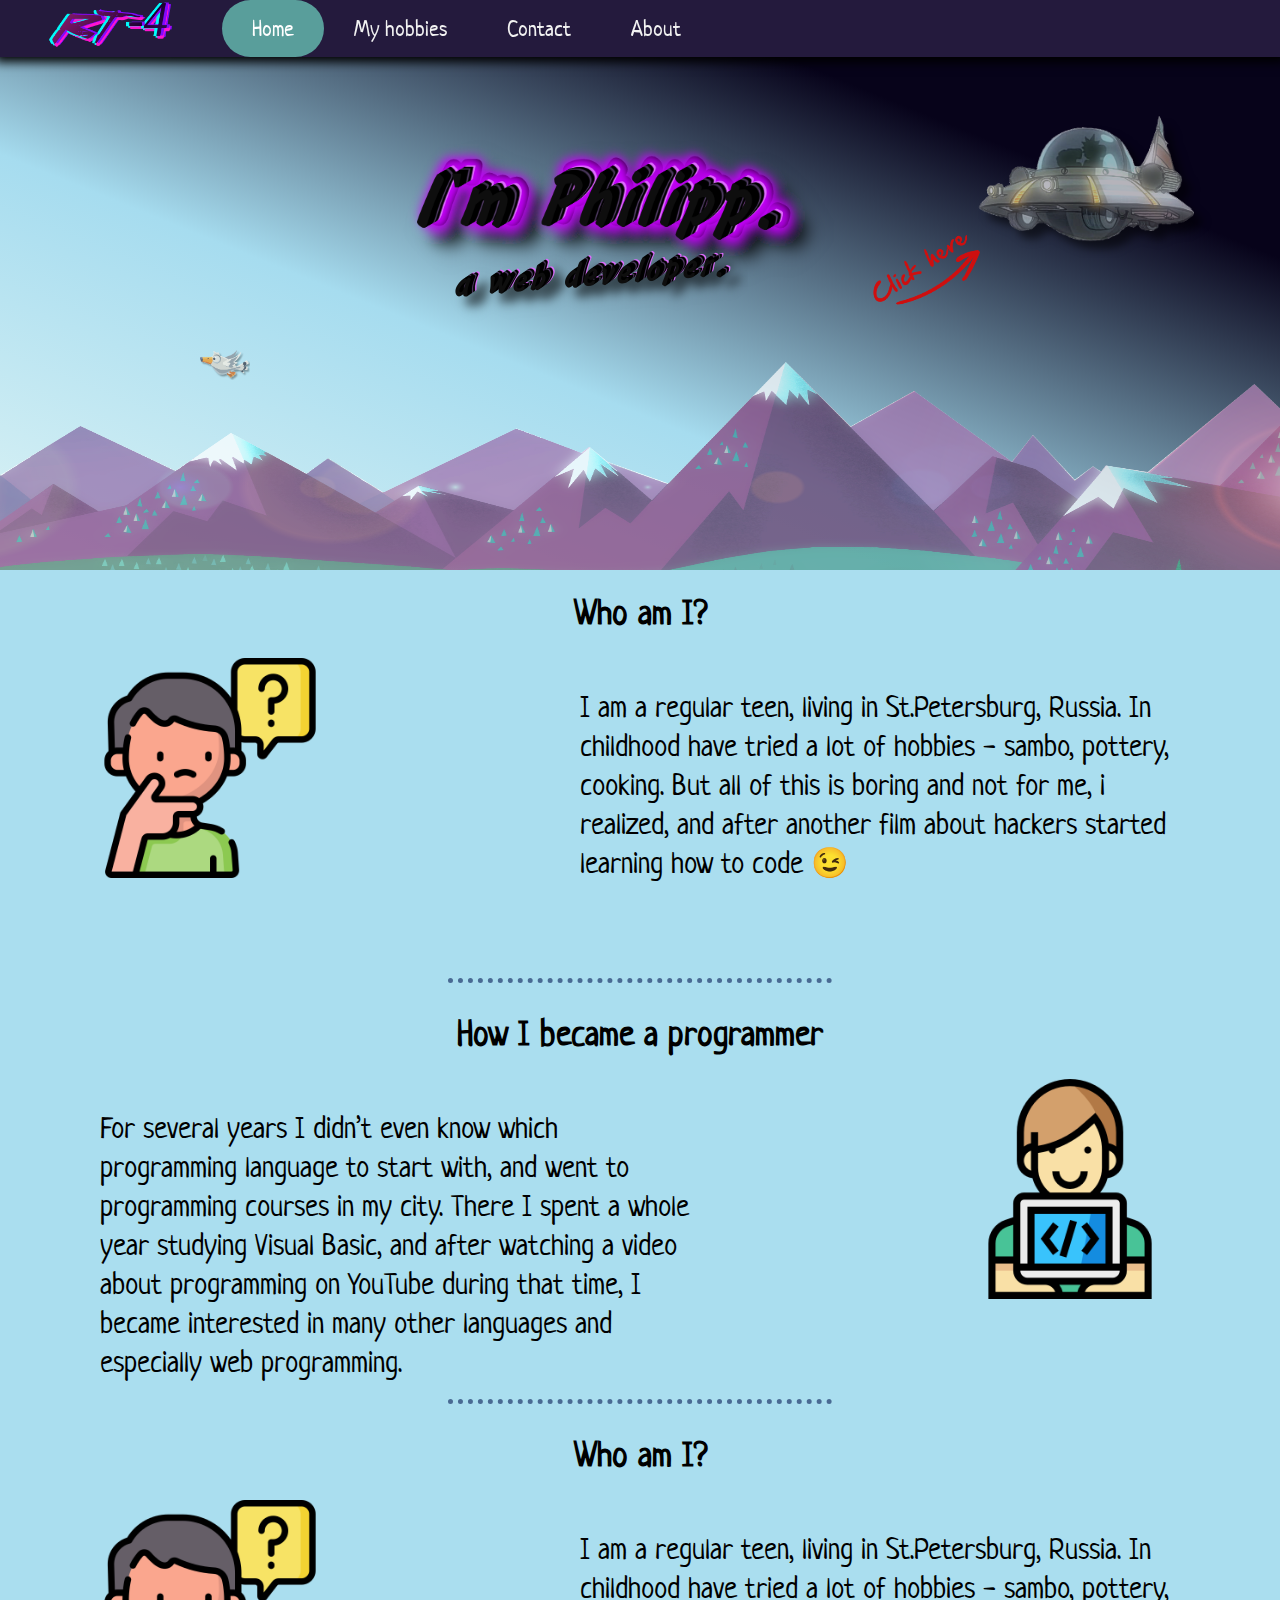
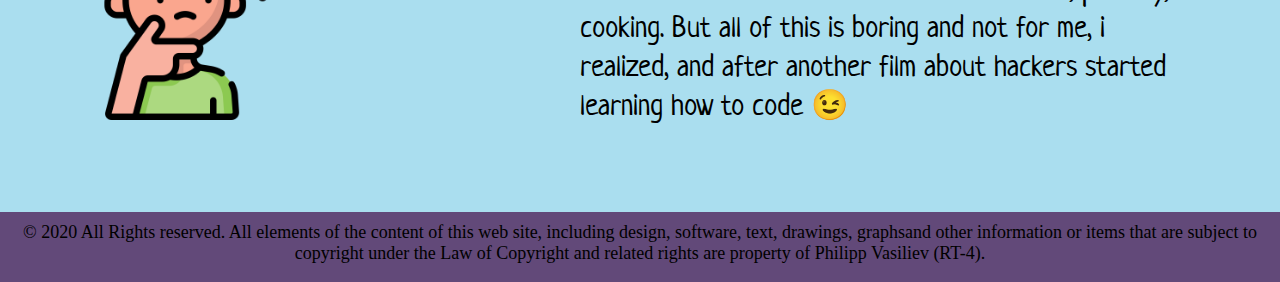
==== commit c1f74002: "Add files via upload" ====
--- a/index.html
+++ b/index.html
@@ -32,20 +32,25 @@
                 <img id="mount" class="transparent" src="images/mount.png" alt="mountain">
             </div>
             <div class="m-cont">
-                <div id="p1" class="paragraph">
+                <div class="paragraph">
                     <h1 class="theme">Who am I?</h1>
-                    <img id="question" src="images/question.png" alt="question">
-                    <p id="par1">I am a regular teen, living in St.Petersburg, Russia. In childhood have tried a lot of hobbies - sambo, pottery, cooking. But all of this is boring and not for me, i realized, and after another film about hackers started learning how to code &#128521;</p>
+                    <img class="index-image-left" src="images/question.png" alt="question">
+                    <p class="par1">I am a regular teen, living in St.Petersburg, Russia. In childhood have tried a lot of hobbies - sambo, pottery, cooking. But all of this is boring and not for me, i realized, and after another film about hackers started learning how to code &#128521;</p>
                 </div>
                 <hr>
-                <div id="p2" class="paragraph">
+                <div class="paragraph">
                     <h1 class="theme">How I became a programmer</h1>
-                    <img id="programmer" src="images/programmer.png" alt="programmer">
-                    <p id="par2">For several years I didn’t even know which programming language to start with, and went to programming courses in my city. There I spent a whole year studying Visual Basic, and after watching a video about programming on YouTube during that time, I became interested in many other languages and especially web programming.</p>
+                    <img class="index-image-right" src="images/programmer.png" alt="programmer">
+                    <p class="par2">For several years I didn’t even know which programming language to start with, and went to programming courses in my city. There I spent a whole year studying Visual Basic, and after watching a video about programming on YouTube during that time, I became interested in many other languages and especially web programming.</p>
+                </div>
+                <hr>
+                <div class="paragraph">
+                    <h1 class="theme">Who am I?</h1>
+                    <img class="index-image-left" src="images/question.png" alt="question">
+                    <p class="par1">I am a regular teen, living in St.Petersburg, Russia. In childhood have tried a lot of hobbies - sambo, pottery, cooking. But all of this is boring and not for me, i realized, and after another film about hackers started learning how to code &#128521;</p>
                 </div>
             </div>
         </div>
-        
     </div>
     <footer class="footer">© 2020 All Rights reserved. All elements of the content of this web site, including design, software, text, drawings, graphsand other information or items that are subject to copyright under the Law of Copyright and related rights are property of Philipp Vasiliev (RT-4).</footer>
 </body>
--- a/css/styles.css
+++ b/css/styles.css
@@ -1,5 +1,3 @@
-
-
 /* font-family: 'Neucha', cursive;
 font-family: 'Pangolin', cursive;
 font-family: 'Rock Salt', cursive; */
@@ -7,8 +5,7 @@
 /*-------------------MAIN----------------*/
 
 html,
-body
-{
+body {
     font-family: 'Neucha', cursive;
 
     width: 100%;
@@ -18,8 +15,7 @@
     background-color: #aadeef;
 }
 
-hr
-{
+hr {
     display: block;
 
     width: 30%;
@@ -33,21 +29,18 @@
     border-color: #496a93;
 }
 
-.content
-{
+.content {
     min-height: 100%;
 }
 
-.content-inside
-{
+.content-inside {
     /*padding: 20px;*/
     padding-bottom: 50px;
 }
 
 /*---------------------NAVBAR------------------------*/
 
-.topnav
-{
+.topnav {
     position: fixed;
     z-index: 9999;
     top: 0;
@@ -59,8 +52,7 @@
     background-color: #241a3d;
 }
 
-.topnav a:not(.rt-4)
-{
+.topnav a:not(.rt-4) {
     font-size: 22px;
 
     float: left;
@@ -73,10 +65,9 @@
     color: #f2f2f2;
 }
 
-.topnav a:not(.rt-4):not(.active):hover
-{
+.topnav a:not(.rt-4):not(.active):hover {
     transition-duration: .5s;
-   
+
     color: black;
     border-radius: 30px;
     background-color: #8f64a0;
@@ -84,15 +75,13 @@
 }
 
 
-.topnav a.active
-{
+.topnav a.active {
     color: white;
     border-radius: 30px;
     background-color: #599e9b;
 }
 
-#rt-4
-{
+#rt-4 {
     float: left;
 
     height: 52px;
@@ -102,8 +91,7 @@
 
 /*------------------TOPCONTENT---------------*/
 
-.name
-{
+.name {
     font-family: 'Rock Salt', cursive;
     font-size: 18px;
 
@@ -115,8 +103,7 @@
     text-align: center;
 }
 
-.t-cont
-{
+.t-cont {
     position: relative;
 
     width: 100%;
@@ -126,8 +113,7 @@
     background-image: linear-gradient(to bottom left, #07031a 20%, #a6dcef, #ddf3f5);
 }
 
-#mount
-{
+#mount {
     position: absolute;
     top: 60%;
 
@@ -139,8 +125,7 @@
     padding-bottom: 0;
 }
 
-#UFO
-{
+#UFO {
     position: absolute;
     top: 10%;
     right: 5%;
@@ -152,8 +137,7 @@
     transition: .5s linear;
 }
 
-#UFO:hover
-{
+#UFO:hover {
     position: absolute;
     top: 10%;
     right: 5%;
@@ -164,12 +148,11 @@
 
     transition-duration: .5s;
     -webkit-transform: rotateZ(20deg);
-        -ms-transform: rotateZ(20deg);
-            transform: rotateZ(20deg);
-}
-
-#imgname
-{
+    -ms-transform: rotateZ(20deg);
+    transform: rotateZ(20deg);
+}
+
+#imgname {
     position: absolute;
     top: 7%;
 
@@ -178,8 +161,7 @@
 }
 
 
-#imgsecon
-{
+#imgsecon {
     position: absolute;
     top: 26%;
 
@@ -187,8 +169,7 @@
     margin-left: 35%;
 }
 
-#bird
-{
+#bird {
     position: absolute;
     top: 300px;
     left: 200px;
@@ -199,8 +180,7 @@
     height: 30px;
 }
 
-#arrow
-{
+#arrow {
     position: absolute;
     top: 35%;
     right: 21%;
@@ -210,8 +190,7 @@
     transform: rotate(-35deg);
 }
 
-.transparent
-{
+.transparent {
     opacity: .7;
 
     filter: alpha(Opacity=70);
@@ -219,8 +198,7 @@
 
 /*------------------------MIDDLECONTENT------------------*/
 
-.m-cont
-{
+.m-cont {
     position: relative;
 
     width: 100%;
@@ -231,8 +209,7 @@
 }
 
 
-.theme
-{
+.theme {
     font-size: 35px;
 
     display: block;
@@ -247,8 +224,7 @@
 
 
 
-#par1
-{
+.par1 {
     position: absolute;
     right: 100px;
 
@@ -258,8 +234,7 @@
     height: auto;
 }
 
-#par2
-{
+.par2 {
     position: absolute;
     left: 100px;
 
@@ -270,8 +245,7 @@
 }
 
 
-.paragraph
-{
+.paragraph {
     font-family: 'Neucha', cursive;
     font-size: 30px;
 
@@ -281,8 +255,7 @@
     height: 400px;
 }
 
-#question
-{
+.index-image-left {
     position: absolute;
     left: 100px;
 
@@ -293,8 +266,7 @@
     height: 220px;
 }
 
-#programmer
-{
+.index-image-right {
     position: absolute;
     right: 100px;
 
@@ -306,10 +278,10 @@
 
 /*--------------------FOOTER----------------*/
 
-.footer
-{
+.footer {
     font-family: 'Times New Roman', Times, serif;
     font-size: 18px;
+    overflow: hidden;
 
     width: 100%;
     height: 50px;
@@ -324,109 +296,124 @@
 
 /*------------------HOBBIES----------------*/
 
-#imgh1
-{
+.board {
+    position: relative;
+
+    width: 100%;
+    height: 1000px;
+}
+
+.shadow {
+    box-shadow: 0 0 10px 5px #000;
+}
+
+#folder1 {
+    position: absolute;
+    z-index: 0;
+    top: 27%;
+    left: 20%;
+
+    height: 70%;
+}
+
+#img1 {
+    position: absolute;
     z-index: 2;
-
-    margin: 80% 30% auto 27%;
-
-    transform: rotate(15deg);
-}
-
-#imgh1:hover
-{
+    top: 35%;
+    left: 22%;
+
+    height: 30%;
+    border-radius: 10%;
+}
+
+#img2 {
+    position: absolute;
+    z-index: 3;
+    top: 40%;
+    left: 24%;
+
+    height: 30%;
+    border-radius: 10%;
+}
+
+#img3 {
+    position: absolute;
+    z-index: 4;
+    top: 45%;
+    left: 26%;
+
+    height: 30%;
+    border-radius: 10%;
+}
+
+#img4 {
+    position: absolute;
+    z-index: 5;
+    top: 50%;
+    left: 28%;
+
+    height: 30%;
+    border-radius: 10%;
+}
+
+#img1:hover {
+    position: absolute;
+    z-index: 2;
+    top: 35%;
+    left: 32%;
+
+    height: 30%;
+
+    box-shadow: 0 0 10px 5px #f00;
+    border-radius: 10%;
+}
+
+#img2:hover {
+    position: absolute;
+    z-index: 3;
+    top: 40%;
+    left: 32%;
+
+    height: 30%;
+
+    box-shadow: 0 0 10px 5px #f00;
+    border-radius: 10%;
+}
+
+#img3:hover {
+    position: absolute;
+    z-index: 4;
+    top: 45%;
+    left: 32%;
+
+    height: 30%;
+
+    box-shadow: 0 0 10px 5px #f00;
+    border-radius: 10%;
+}
+
+#img4:hover {
+    position: absolute;
+    z-index: 5;
+    top: 50%;
+    left: 32%;
+
+    height: 30%;
+
+    box-shadow: 0 0 10px 5px #f00;
+    border-radius: 10%;
+}
+
+#folder2 {
+    position: absolute;
     z-index: 999;
-
-    height: 30%;
-    margin: 80% 30% auto 25%;
-
-    transform: rotate(15deg);
-
-    -webkit-filter: sepia(0%);
-}
-
-#imgh2
-{
-    z-index: 3;
-
-    margin: 73% 30% auto 50%;
-
-    transform: rotate(-10deg);
-}
-
-#imgh2:hover
-{
-    z-index: 999;
-
-    height: 30%;
-    margin: 73% 30% auto 50%;
-
-    transform: rotate(-10deg);
-
-    -webkit-filter: sepia(0%);
-}
-
-#imgh3
-{
-    z-index: 4;
-
-    margin: 75% 30% auto 40%;
-
-    transform: rotate(-12deg);
-}
-
-#imgh3:hover
-{
-    z-index: 999;
-
-    height: 30%;
-    margin: 75% 30% auto 35%;
-
-    transform: rotate(-12deg);
-
-    -webkit-filter: sepia(0%);
-}
-
-.tableimg
-{
-    position: absolute;
-
-    width: auto;
-    height: 18%;
-
-    -webkit-filter: sepia(70%);
-}
-
-#back
-{
-    position: absolute;
-    z-index: 0;
-    top: 400px;
-
-    width: 100%;
-}
-
-
-
-.shadow
-{
-    box-shadow: 0 0 10px 5px #000;
-}
-
-/* HOBBIES*/
-
-#board
-{
-    display: block;
-
-    width: 100%;
-    height: 1800px;
-
-    background-color: #aadeef;
-}
-
-#cloudy
-{
+    top: 27%;
+    left: 20%;
+
+    height: 70%;
+}
+
+#cloudy {
     position: absolute;
     z-index: 1;
     top: 5%;
@@ -434,27 +421,25 @@
     width: 100%;
 }
 
-.smoke
-{
+.smoke {
     font-family: 'Piedra', cursive;
 
     position: absolute;
     z-index: 999;
-    top: 50%;
+    top: 25%;
     left: 50%;
 
     transform: translate(-50%, -50%);
 }
-.smoke ul
-{
+
+.smoke ul {
     display: flex;
 
     margin: 0;
     padding: 0;
 }
 
-.smoke ul li
-{
+.smoke ul li {
     font-size: 50px;
     font-weight: bold;
 
@@ -464,10 +449,11 @@
 
     color: #624979;
 }
-.smoke ul:hover li
-{
+
+.smoke ul:hover li {
     animation: animate 2s linear forwards;
 }
+
 
 @keyframes animate {
     0% {
@@ -475,6 +461,7 @@
         opacity 1;
         filter: blur(1px);
     }
+
     100% {
         transform: rotate(45deg) translateY(-200px);
         opacity: 0;
@@ -483,31 +470,29 @@
     }
 }
 
-.smoke ul li:nth-child(1)
-{
+.smoke ul li:nth-child(1) {
     animation-delay: 0s;
 }
-.smoke ul li:nth-child(2)
-{
+
+.smoke ul li:nth-child(2) {
     animation-delay: .2s;
 }
-.smoke ul li:nth-child(3)
-{
+
+.smoke ul li:nth-child(3) {
     animation-delay: .3s;
 }
-.smoke ul li:nth-child(4)
-{
+
+.smoke ul li:nth-child(4) {
     animation-delay: .6s;
 }
-.smoke ul li:nth-child(5)
-{
+
+.smoke ul li:nth-child(5) {
     animation-delay: .8s;
 }
 
 /*-------------------ABOUT-----------------*/
 
-#about
-{
+#about {
     font-family: 'Neucha', cursive;
     font-size: 29px;
 
@@ -517,15 +502,422 @@
     margin-top: 80px;
 }
 
-#whydev
-{
+#whydev {
     margin-bottom: 30%;
     margin-left: 80%;
 }
 
 /*----------------------MEDIA--------------------*/
 
-
-@media(max-width: 1200px)
-{
-}
+@media(max-width: 1200px) {
+    .topnav {
+        position: fixed;
+        z-index: 9999;
+        top: 0;
+
+        overflow: hidden;
+
+        width: 100%;
+
+        background-color: #241a3d;
+    }
+
+    .topnav a:not(.rt-4) {
+        font-size: 20px;
+
+        float: left;
+
+        padding: 4px 10px;
+
+        text-align: center;
+        text-decoration: none;
+
+        color: #f2f2f2;
+    }
+
+    .topnav a:not(.rt-4):not(.active):hover {
+        transition-duration: .5s;
+
+        color: black;
+        border-radius: 30px;
+        background-color: #8f64a0;
+        box-shadow: inset 0 0 0 5px #241a3d;
+    }
+
+
+    .topnav a.active {
+        color: white;
+        border-radius: 30px;
+        background-color: #599e9b;
+    }
+
+    #rt-4 {
+        float: left;
+
+        height: 52px;
+        padding-right: 45px;
+        padding-left: 45px;
+    }
+
+    #imgname {
+        position: absolute;
+        top: 20%;
+
+        height: 30%;
+        margin-left: 10%;
+    }
+
+
+    #imgsecon {
+        position: absolute;
+        top: 28%;
+
+        height: 25%;
+        margin-left: 15%;
+    }
+
+    #bird {
+        position: absolute;
+        top: 300px;
+        left: 100px;
+
+        display: inline-block;
+
+        width: 50px;
+        height: 30px;
+    }
+
+    #arrow {
+        position: absolute;
+        top: 18%;
+        right: 30%;
+
+        height: 7%;
+
+        transform: rotate(-35deg);
+    }
+
+
+    #UFO {
+        position: absolute;
+        top: 10%;
+        right: 5%;
+
+        display: inline-block;
+
+        width: 30%;
+
+        transition: .5s linear;
+    }
+
+    #UFO:hover {
+        position: absolute;
+        top: 10%;
+        right: 5%;
+
+        display: inline-block;
+
+        width: 32%;
+
+        transition-duration: .5s;
+        -webkit-transform: rotateZ(20deg);
+        -ms-transform: rotateZ(20deg);
+        transform: rotateZ(20deg);
+    }
+
+    .m-cont {
+        position: relative;
+
+        width: 100%;
+        height: auto;
+        margin-top: 0;
+
+        background-color: #aadeef;
+    }
+
+
+    .par1 {
+        position: absolute;
+        top: 60%;
+        left: 50%;
+        /* position: absolute;
+            display: inline-block;
+
+            width: 600px;
+            height: auto;*/
+
+        display: inline-block;
+
+        width: auto;
+        height: auto;
+        margin-right: -50%;
+
+        transform: translate(-50%, -50%);
+    }
+
+    .par2 {
+        position: absolute;
+        top: 60%;
+        left: 50%;
+        /*right: 100px;*/
+        /* position: absolute;
+            display: inline-block;
+
+            width: 600px;
+            height: auto;*/
+
+        display: inline-block;
+
+        width: auto;
+        height: auto;
+        margin-right: -50%;
+
+        transform: translate(-50%, -50%);
+    }
+
+
+    .paragraph {
+        font-family: 'Neucha', cursive;
+        font-size: 30px;
+
+        position: relative;
+
+        display: block;
+
+        width: 100%;
+        height: 800px;
+    }
+
+    .index-image-left {
+        position: absolute;
+        top: 20%;
+        left: 50%;
+
+        display: inline-block;
+
+        width: auto;
+        height: 120px;
+        margin-right: -50%;
+
+        transform: translate(-50%, -50%);
+    }
+
+    .index-image-right {
+        position: absolute;
+        top: 20%;
+        left: 50%;
+
+        display: inline-block;
+
+        width: auto;
+        height: 120px;
+        margin-right: -50%;
+
+        transform: translate(-50%, -50%);
+    }
+
+    .hobbi-image {
+        position: absolute;
+        top: 20%;
+        left: 50%;
+
+        display: inline-block;
+
+        width: auto;
+        height: 120px;
+        margin-right: -50%;
+
+        transform: translate(-50%, -50%);
+    }
+
+
+    hr {
+        display: block;
+
+        width: 30%;
+        margin-top: 20px;
+        margin-right: auto;
+        margin-bottom: 20px;
+        margin-left: auto;
+
+        border-width: 5px;
+        border-style: dotted none none;
+        border-color: #496a93;
+    }
+
+    .footer {
+        font-family: 'Times New Roman', Times, serif;
+        font-size: 12px;
+
+        overflow: hidden;
+
+        width: 100%;
+        height: 50px;
+        height: 60px;
+        margin-top: -50px;
+        padding-top: 10px;
+
+        text-align: center;
+
+        background-color: #624979;
+    }
+
+    #cloudy {
+        position: absolute;
+        z-index: 1;
+        top: 5%;
+
+        width: 100%;
+    }
+
+    .smoke {
+        font-family: 'Piedra', cursive;
+
+        position: absolute;
+        z-index: 999;
+        top: 30%;
+        left: 50%;
+
+        transform: translate(-50%, -50%);
+    }
+
+    .smoke ul {
+        display: flex;
+
+        margin: 0;
+        padding: 0;
+    }
+
+    .smoke ul li {
+        font-size: 15px;
+        font-weight: bold;
+
+        list-style: none;
+
+        letter-spacing: 2px;
+
+        color: #624979;
+    }
+
+    .smoke ul:hover li {
+        animation: animate 2s linear forwards;
+    }
+
+    .board {
+        position: relative;
+        transform: scale(.6);
+
+
+        width: 100%;
+        right: 31%;
+        height: 1000px;
+        /*bottom: 200px;*/
+    }
+
+    #folder1 {
+        position: absolute;
+        z-index: 0;
+        top: 27%;
+        left: 20%;
+
+        height: 70%;
+    }
+
+    #img1 {
+        position: absolute;
+        z-index: 2;
+        top: 35%;
+        left: 23%;
+
+        height: 30%;
+        border-radius: 10%;
+    }
+
+    #img2 {
+        position: absolute;
+        z-index: 3;
+        top: 40%;
+        left: 24%;
+
+        height: 30%;
+        border-radius: 10%;
+    }
+
+    #img3 {
+        position: absolute;
+        z-index: 4;
+        top: 45%;
+        left: 26%;
+
+        height: 30%;
+        border-radius: 10%;
+    }
+
+    #img4 {
+        position: absolute;
+        z-index: 5;
+        top: 50%;
+        left: 28%;
+
+        height: 30%;
+        border-radius: 10%;
+    }
+
+    #img1:hover {
+        position: absolute;
+        z-index: 2;
+        top: 35%;
+        left: 32%;
+
+        height: 30%;
+
+        box-shadow: 0 0 10px 5px #f00;
+        border-radius: 10%;
+    }
+
+    #img2:hover {
+        position: absolute;
+        z-index: 3;
+        top: 40%;
+        left: 32%;
+
+        height: 30%;
+
+        box-shadow: 0 0 10px 5px #f00;
+        border-radius: 10%;
+    }
+
+    #img3:hover {
+        position: absolute;
+        z-index: 4;
+        top: 45%;
+        left: 32%;
+
+        height: 30%;
+
+        box-shadow: 0 0 10px 5px #f00;
+        border-radius: 10%;
+    }
+
+    #img4:hover {
+        position: absolute;
+        z-index: 5;
+        top: 50%;
+        left: 32%;
+
+        height: 30%;
+
+        box-shadow: 0 0 10px 5px #f00;
+        border-radius: 10%;
+    }
+
+    #folder2 {
+        position: absolute;
+        z-index: 999;
+        top: 27%;
+        left: 20%;
+
+        height: 70%;
+    }
+
+}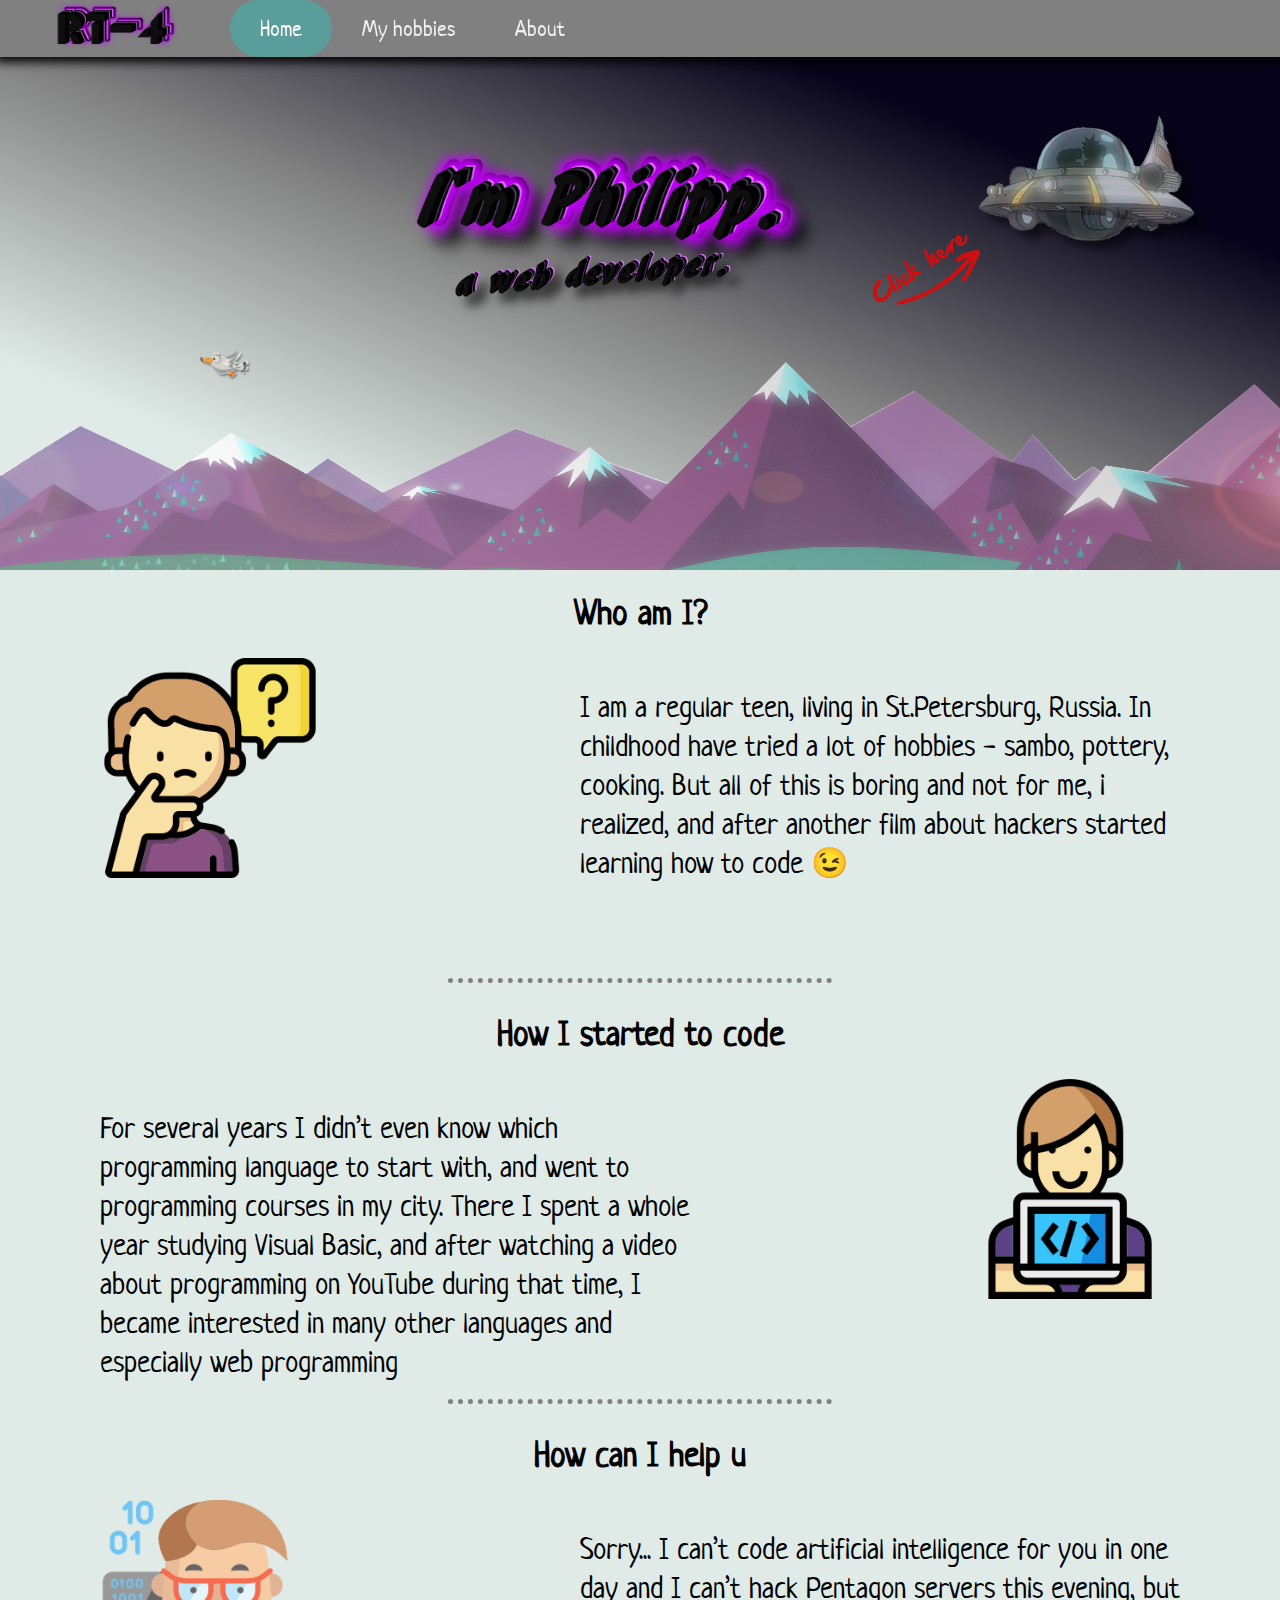
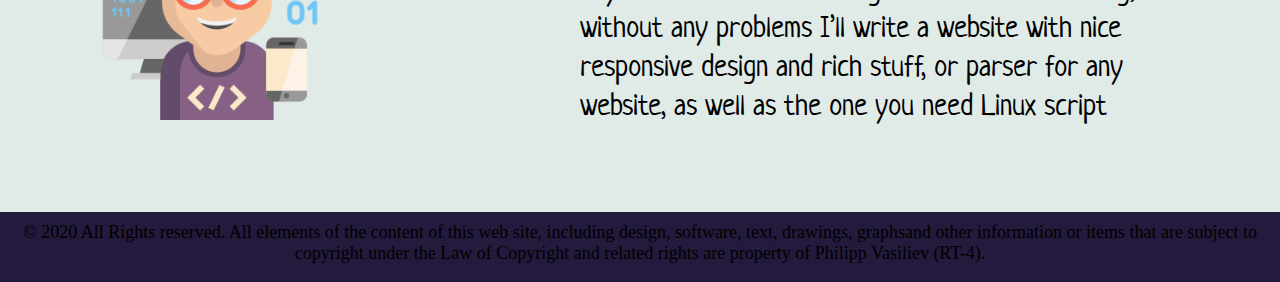
==== commit 1e82fc9b: "Add files via upload" ====
--- a/index.html
+++ b/index.html
@@ -15,10 +15,10 @@
     <div class="content">
         <div class="content-inside">
             <div class="topnav shadow">
-                <a class="rt-4" href="#RT-4"><img id="rt-4" src="images/RT-4.png" alt=""></a>
+                <a class="rt-4" href="#RT-4"><img id="rt-4" src="images/RT-4 v2.png" alt=""></a>
                 <a class="active" href="">Home</a>
                 <a href="hobbies.html">My hobbies</a>
-                <a href="contact.html">Contact</a>
+                <!-- <a href="contact.html">Contact</a> -->
                 <a href="about.html">About</a>
             </div>
             <div class="t-cont">
@@ -39,15 +39,15 @@
                 </div>
                 <hr>
                 <div class="paragraph">
-                    <h1 class="theme">How I became a programmer</h1>
+                    <h1 class="theme">How I started to code</h1>
                     <img class="index-image-right" src="images/programmer.png" alt="programmer">
-                    <p class="par2">For several years I didn’t even know which programming language to start with, and went to programming courses in my city. There I spent a whole year studying Visual Basic, and after watching a video about programming on YouTube during that time, I became interested in many other languages and especially web programming.</p>
+                    <p class="par2">For several years I didn’t even know which programming language to start with, and went to programming courses in my city. There I spent a whole year studying Visual Basic, and after watching a video about programming on YouTube during that time, I became interested in many other languages and especially web programming</p>
                 </div>
                 <hr>
                 <div class="paragraph">
-                    <h1 class="theme">Who am I?</h1>
-                    <img class="index-image-left" src="images/question.png" alt="question">
-                    <p class="par1">I am a regular teen, living in St.Petersburg, Russia. In childhood have tried a lot of hobbies - sambo, pottery, cooking. But all of this is boring and not for me, i realized, and after another film about hackers started learning how to code &#128521;</p>
+                    <h1 class="theme">How can I help u</h1>
+                    <img class="index-image-left" src="images/avatar.png" alt="question">
+                    <p class="par1">Sorry... I can’t code artificial intelligence for you in one day and I can’t hack Pentagon servers this evening, but without any problems I’ll write a website with nice responsive design and rich stuff, or parser for any website, as well as the one you need Linux script</p>
                 </div>
             </div>
         </div>
--- a/css/styles.css
+++ b/css/styles.css
@@ -12,7 +12,7 @@
     height: 100%;
     margin: 0;
 
-    background-color: #aadeef;
+    background-color: #E0EBE8;
 }
 
 hr {
@@ -26,7 +26,21 @@
 
     border-width: 5px;
     border-style: dotted none none;
-    border-color: #496a93;
+    border-color: #808080;
+}
+
+hr:hover {
+    display: block;
+
+    width: 30%;
+    margin-top: .5em;
+    margin-right: auto;
+    margin-bottom: .5em;
+    margin-left: auto;
+
+    border-width: 5px;
+    border-style: dotted none none;
+    border-color: #599E9B;
 }
 
 .content {
@@ -49,7 +63,7 @@
 
     width: 100%;
 
-    background-color: #241a3d;
+    background-color: #808080;
 }
 
 .topnav a:not(.rt-4) {
@@ -110,7 +124,7 @@
     height: 520px;
     margin-top: 50px;
 
-    background-image: linear-gradient(to bottom left, #07031a 20%, #a6dcef, #ddf3f5);
+    background-image: linear-gradient(to bottom left, #07031a 20%, #808080, #E0EBE8 80%);
 }
 
 #mount {
@@ -205,7 +219,7 @@
     height: auto;
     margin-top: 0;
 
-    background-color: #aadeef;
+    background-color: #E0EBE8;
 }
 
 
@@ -274,6 +288,14 @@
 
     width: auto;
     height: 220px;
+}
+
+/*----------------------CONTACT---------------------*/
+
+
+.icons {
+    position: absolute;
+    top: 50%;
 }
 
 /*--------------------FOOTER----------------*/
@@ -291,7 +313,7 @@
 
     text-align: center;
 
-    background-color: #624979;
+    background-color: #241A3D;
 }
 
 /*------------------HOBBIES----------------*/
@@ -364,7 +386,7 @@
 
     height: 30%;
 
-    box-shadow: 0 0 10px 5px #f00;
+    box-shadow: 0 0 10px 5px #5C4187;
     border-radius: 10%;
 }
 
@@ -376,7 +398,7 @@
 
     height: 30%;
 
-    box-shadow: 0 0 10px 5px #f00;
+    box-shadow: 0 0 10px 5px #5C4187;
     border-radius: 10%;
 }
 
@@ -388,7 +410,7 @@
 
     height: 30%;
 
-    box-shadow: 0 0 10px 5px #f00;
+    box-shadow: 0 0 10px 5px #5C4187;
     border-radius: 10%;
 }
 
@@ -400,7 +422,7 @@
 
     height: 30%;
 
-    box-shadow: 0 0 10px 5px #f00;
+    box-shadow: 0 0 10px 5px #5C4187;
     border-radius: 10%;
 }
 
@@ -447,7 +469,7 @@
 
     letter-spacing: 10px;
 
-    color: #624979;
+    color: #599E9B;
 }
 
 .smoke ul:hover li {
@@ -498,8 +520,9 @@
 
     display: block;
 
-    width: 100%;
+    width: 90%;
     margin-top: 80px;
+    padding-left: 40px;
 }
 
 #whydev {
@@ -523,7 +546,7 @@
     }
 
     .topnav a:not(.rt-4) {
-        font-size: 20px;
+        font-size: 22px;
 
         float: left;
 
@@ -552,11 +575,13 @@
     }
 
     #rt-4 {
+        padding-top: auto;
+        padding-bottom: auto;
         float: left;
 
-        height: 52px;
-        padding-right: 45px;
-        padding-left: 45px;
+        height: 40px;
+        padding-right: 20px;
+        padding-left: 10px;
     }
 
     #imgname {
@@ -632,7 +657,7 @@
         height: auto;
         margin-top: 0;
 
-        background-color: #aadeef;
+        background-color: #E0EBE8;
     }
 
 
@@ -759,7 +784,7 @@
 
         text-align: center;
 
-        background-color: #624979;
+        background-color: #241A3D;
     }
 
     #cloudy {
@@ -796,7 +821,7 @@
 
         letter-spacing: 2px;
 
-        color: #624979;
+        color: #599E9B;
     }
 
     .smoke ul:hover li {
@@ -871,7 +896,7 @@
 
         height: 30%;
 
-        box-shadow: 0 0 10px 5px #f00;
+        box-shadow: 0 0 10px 5px #5C4187;
         border-radius: 10%;
     }
 
@@ -883,7 +908,7 @@
 
         height: 30%;
 
-        box-shadow: 0 0 10px 5px #f00;
+        box-shadow: 0 0 10px 5px #5C4187;
         border-radius: 10%;
     }
 
@@ -895,7 +920,7 @@
 
         height: 30%;
 
-        box-shadow: 0 0 10px 5px #f00;
+        box-shadow: 0 0 10px 5px #5C4187;
         border-radius: 10%;
     }
 
@@ -907,7 +932,7 @@
 
         height: 30%;
 
-        box-shadow: 0 0 10px 5px #f00;
+        box-shadow: 0 0 10px 5px #5C4187;
         border-radius: 10%;
     }
 
@@ -919,5 +944,4 @@
 
         height: 70%;
     }
-
 }